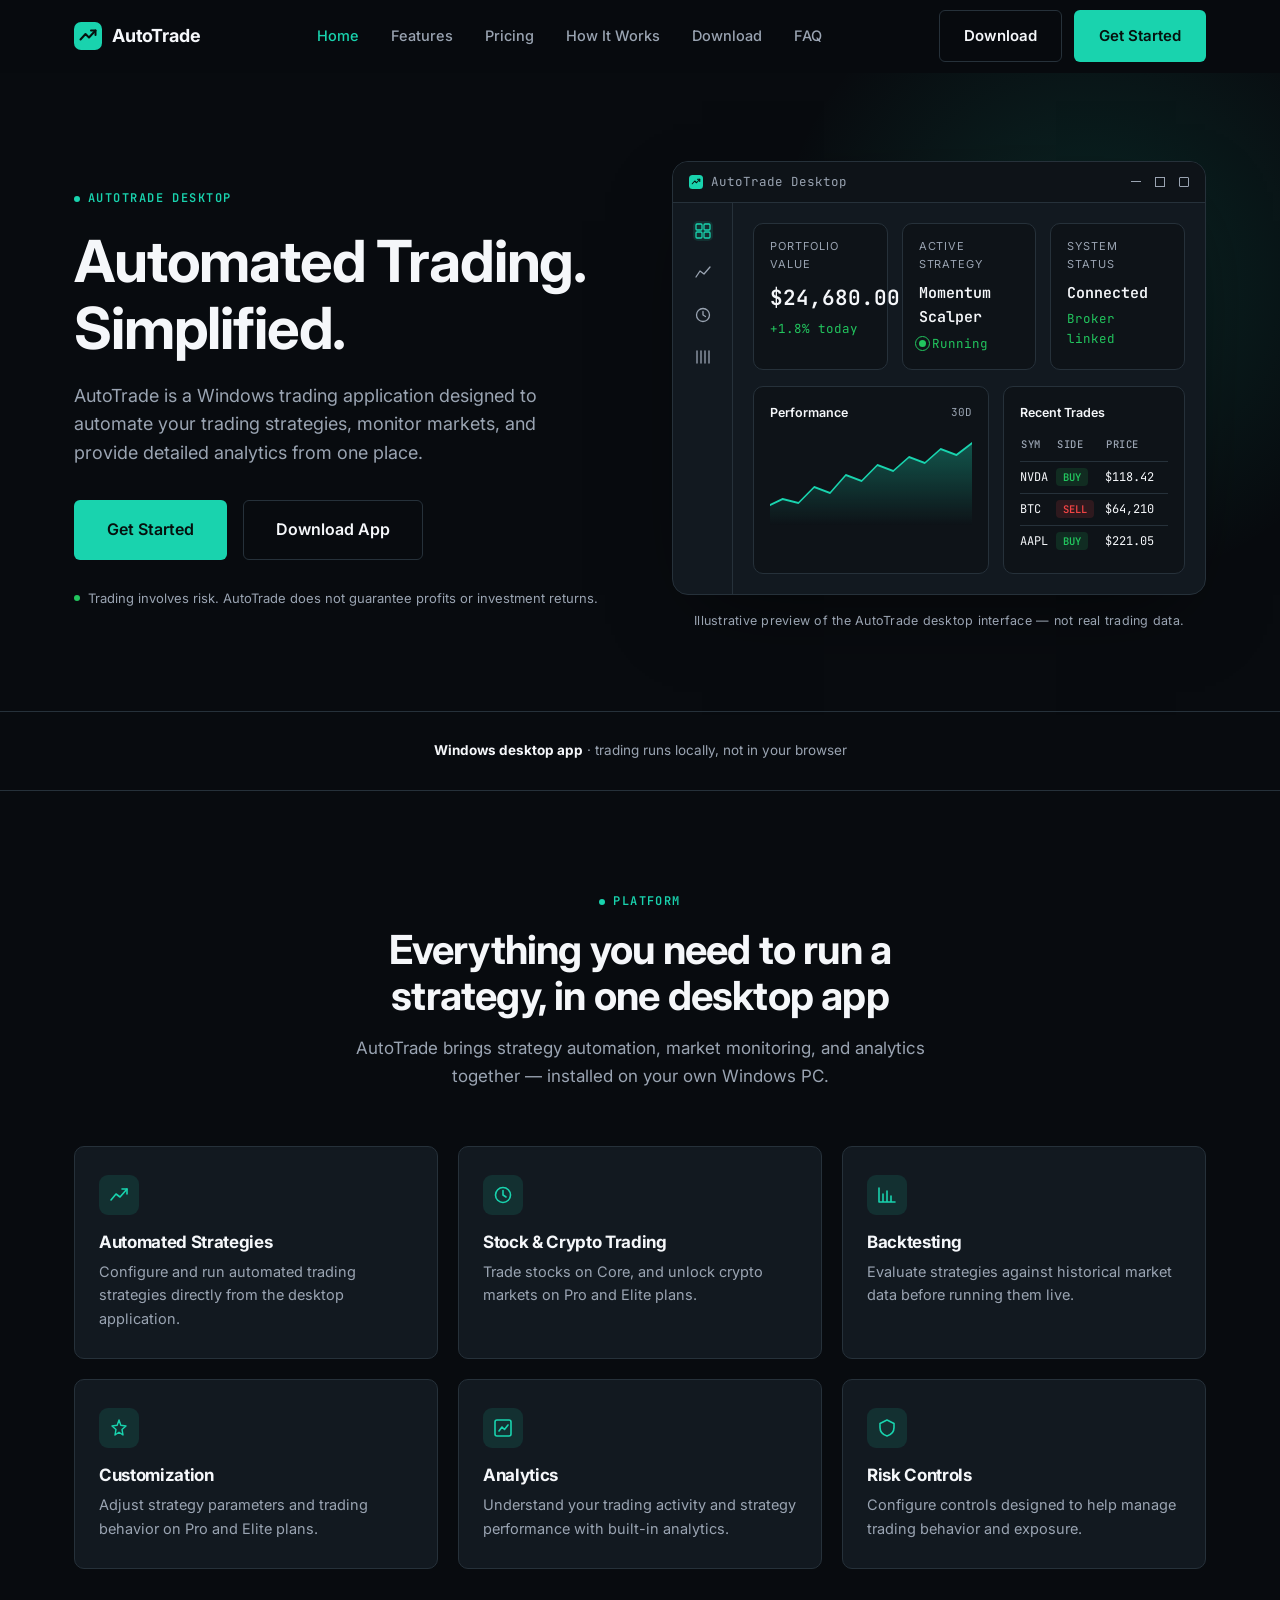
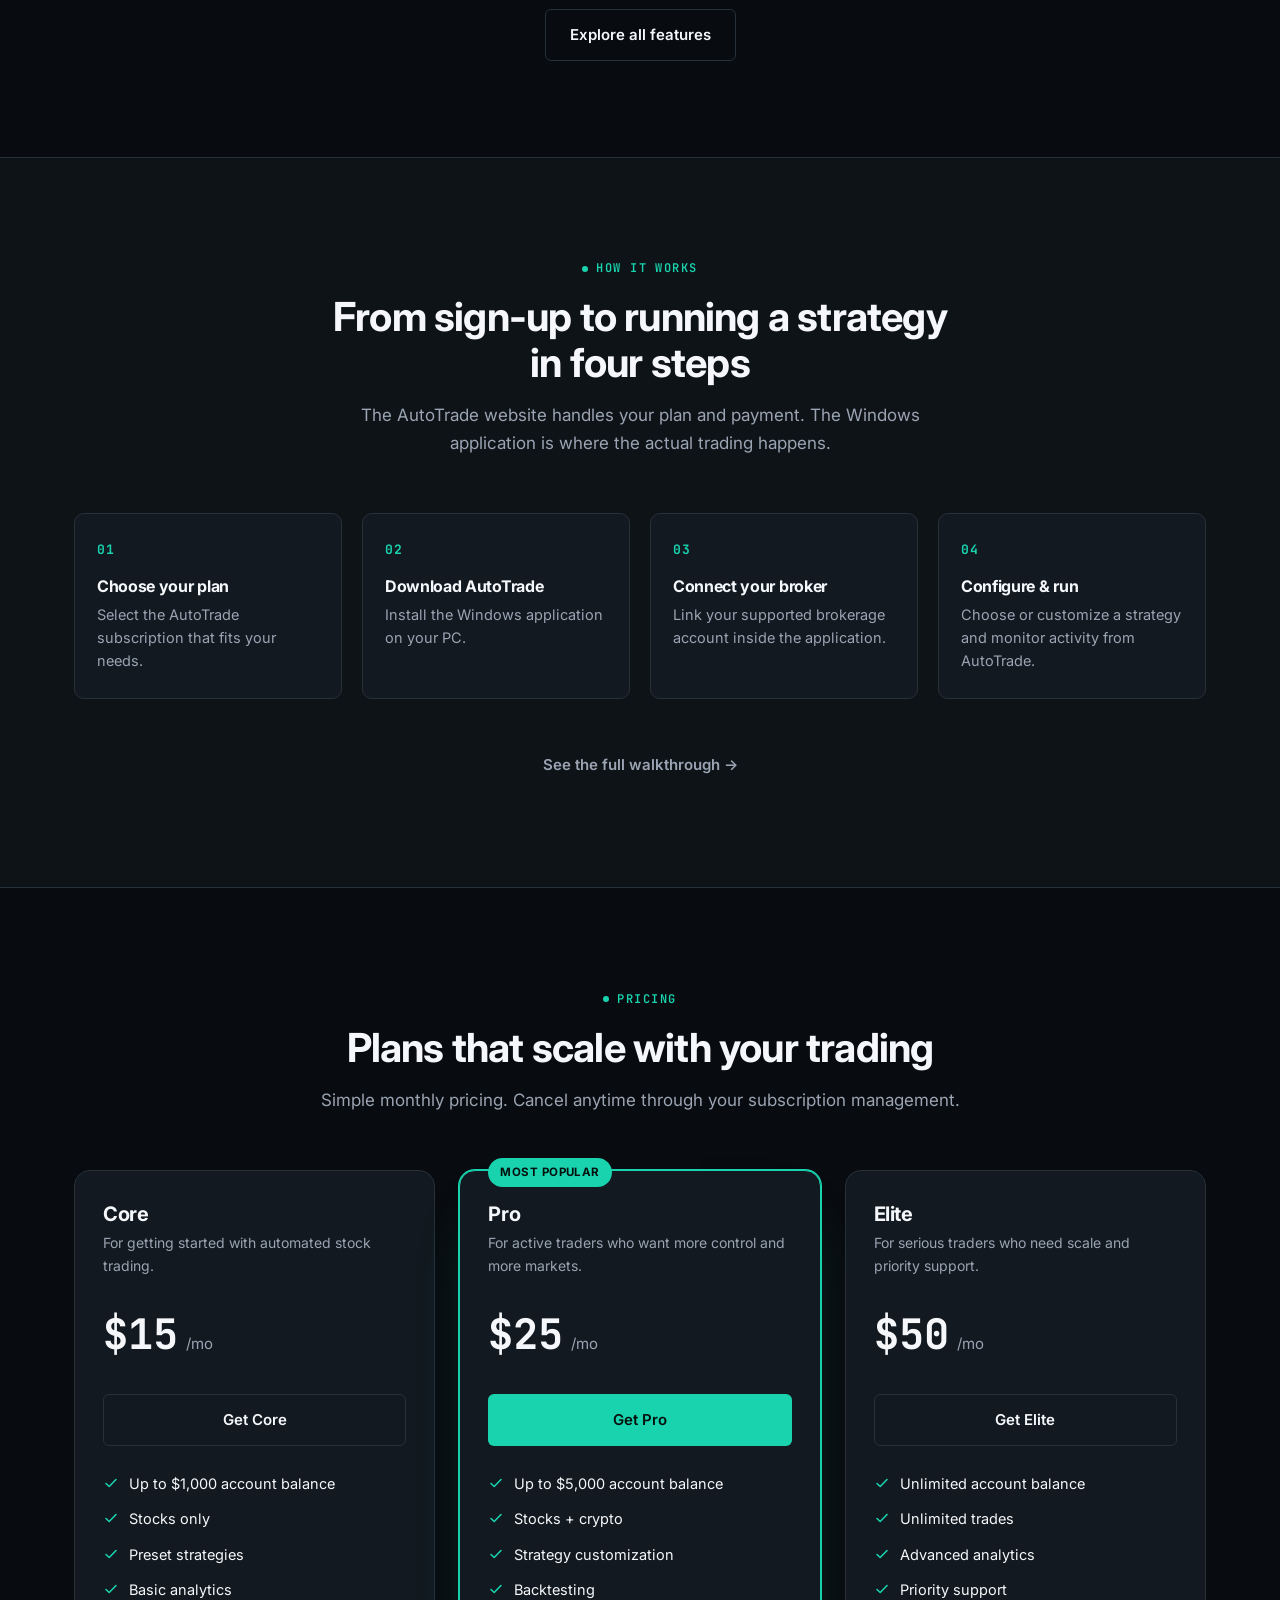
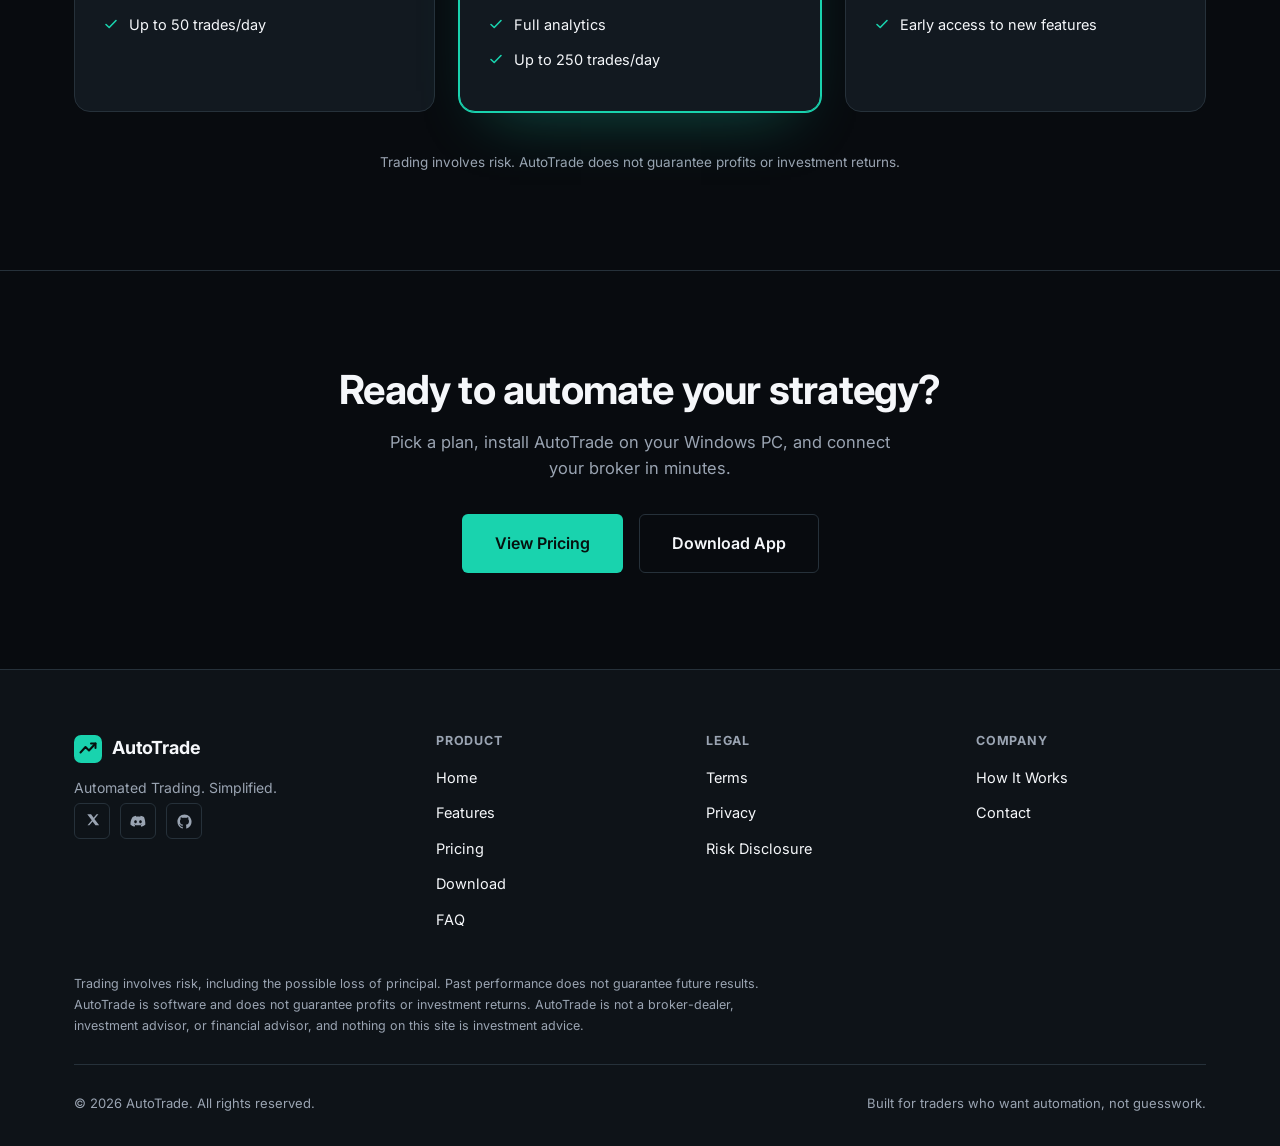
==== index.html @ 67497ea3 "Build complete AutoTrade public website Static multi-page site (HTML/CSS/JS, no build step) covering" ====
<!DOCTYPE html>
<html lang="en">
<head>
  <meta charset="UTF-8" />
  <meta name="viewport" content="width=device-width, initial-scale=1.0" />
  <title>AutoTrade — Automated Trading Software</title>
  <meta name="description" content="AutoTrade is a Windows trading application designed to automate strategies, analyze trading activity, and simplify automated trading." />

  <meta property="og:type" content="website" />
  <meta property="og:title" content="AutoTrade — Automated Trading Software" />
  <meta property="og:description" content="AutoTrade is a Windows trading application designed to automate strategies, analyze trading activity, and simplify automated trading." />
  <meta property="og:site_name" content="AutoTrade" />
  <meta name="twitter:card" content="summary" />

  <link rel="icon" type="image/svg+xml" href="assets/favicon.svg" />
  <link rel="preconnect" href="https://fonts.googleapis.com" />
  <link rel="preconnect" href="https://fonts.gstatic.com" crossorigin />
  <link href="https://fonts.googleapis.com/css2?family=Inter:wght@400;500;600;700;800&family=JetBrains+Mono:wght@400;500;600;700&display=swap" rel="stylesheet" />
  <link rel="stylesheet" href="css/style.css" />
</head>
<body>
  <div id="header-mount"></div>

  <main id="main">
    <!-- ============================= HERO ============================= -->
    <section class="hero">
      <div class="container hero-grid">
        <div class="hero-copy">
          <span class="eyebrow reveal">AutoTrade Desktop</span>
          <h1 class="reveal reveal-delay-1">Automated Trading. Simplified.</h1>
          <p class="lede reveal reveal-delay-2">
            AutoTrade is a Windows trading application designed to automate your trading
            strategies, monitor markets, and provide detailed analytics from one place.
          </p>
          <div class="hero-actions reveal reveal-delay-3">
            <a href="pricing.html" class="btn btn-primary btn-lg">Get Started</a>
            <a href="download.html" class="btn btn-secondary btn-lg">Download App</a>
          </div>
          <div class="hero-note reveal reveal-delay-4">
            <span class="dot"></span>
            Trading involves risk. AutoTrade does not guarantee profits or investment returns.
          </div>
        </div>

        <div class="hero-visual reveal reveal-delay-2">
          <div class="dashboard" aria-hidden="true">
            <div class="dashboard-titlebar">
              <div class="dashboard-titlebar-label">
                <svg class="dashboard-titlebar-mark" viewBox="0 0 28 28" fill="none"><rect width="28" height="28" rx="7" fill="#19D3AE"/><path d="M6.5 17.5L11.5 12L15 15.5L21.5 8.5" stroke="#06110E" stroke-width="2.2" stroke-linecap="round" stroke-linejoin="round" fill="none"/><path d="M17 8.5H21.5V13" stroke="#06110E" stroke-width="2.2" stroke-linecap="round" stroke-linejoin="round" fill="none"/></svg>
                AutoTrade Desktop
              </div>
              <div class="dashboard-window-controls">
                <span></span><span></span><span></span>
              </div>
            </div>
            <div class="dashboard-body">
              <div class="dashboard-rail">
                <div class="dashboard-rail-icon is-active">
                  <svg width="16" height="16" viewBox="0 0 16 16" fill="none"><rect x="1" y="1" width="6" height="6" rx="1" stroke="currentColor" stroke-width="1.3"/><rect x="9" y="1" width="6" height="6" rx="1" stroke="currentColor" stroke-width="1.3"/><rect x="1" y="9" width="6" height="6" rx="1" stroke="currentColor" stroke-width="1.3"/><rect x="9" y="9" width="6" height="6" rx="1" stroke="currentColor" stroke-width="1.3"/></svg>
                </div>
                <div class="dashboard-rail-icon">
                  <svg width="16" height="16" viewBox="0 0 16 16" fill="none"><path d="M1 12L5 6L9 9L15 2" stroke="currentColor" stroke-width="1.3" stroke-linecap="round" stroke-linejoin="round"/></svg>
                </div>
                <div class="dashboard-rail-icon">
                  <svg width="16" height="16" viewBox="0 0 16 16" fill="none"><circle cx="8" cy="8" r="6.5" stroke="currentColor" stroke-width="1.3"/><path d="M8 4.5V8L10.5 9.5" stroke="currentColor" stroke-width="1.3" stroke-linecap="round"/></svg>
                </div>
                <div class="dashboard-rail-icon">
                  <svg width="16" height="16" viewBox="0 0 16 16" fill="none"><path d="M2 14V9M2 9V2M6 14V6M6 6V2M10 14V11M10 11V2M14 14V4M14 4V2" stroke="currentColor" stroke-width="1.3" stroke-linecap="round"/></svg>
                </div>
              </div>

              <div class="dashboard-main">
                <div class="dashboard-row">
                  <div class="dashboard-card">
                    <div class="dashboard-card-label">Portfolio Value</div>
                    <div class="dashboard-card-value" data-count-to="24680">$0.00</div>
                    <span class="dashboard-card-delta up">+1.8% today</span>
                  </div>
                  <div class="dashboard-card">
                    <div class="dashboard-card-label">Active Strategy</div>
                    <div class="dashboard-card-value" style="font-size: 15px;">Momentum Scalper</div>
                    <span class="status-pulse"><span class="status-pulse-dot"></span>Running</span>
                  </div>
                  <div class="dashboard-card">
                    <div class="dashboard-card-label">System Status</div>
                    <div class="dashboard-card-value" style="font-size: 15px;">Connected</div>
                    <span class="dashboard-card-delta up">Broker linked</span>
                  </div>
                </div>

                <div class="dashboard-two-col">
                  <div class="dashboard-panel">
                    <div class="dashboard-panel-head">
                      <span class="dashboard-panel-title">Performance</span>
                      <span class="text-muted mono" style="font-size: 11px;">30D</span>
                    </div>
                    <svg class="chart-svg" viewBox="0 0 320 90" preserveAspectRatio="none">
                      <defs>
                        <linearGradient id="chartGradient" x1="0" y1="0" x2="0" y2="1">
                          <stop offset="0%" stop-color="#19D3AE" stop-opacity="0.35" />
                          <stop offset="100%" stop-color="#19D3AE" stop-opacity="0" />
                        </linearGradient>
                      </defs>
                      <path class="chart-fill" d="M0,70 L20,64 L45,68 L70,52 L95,58 L120,40 L145,46 L170,30 L195,36 L220,22 L245,28 L270,14 L295,20 L320,8 L320,90 L0,90 Z" />
                      <path class="chart-line" d="M0,70 L20,64 L45,68 L70,52 L95,58 L120,40 L145,46 L170,30 L195,36 L220,22 L245,28 L270,14 L295,20 L320,8" />
                    </svg>
                  </div>
                  <div class="dashboard-panel">
                    <div class="dashboard-panel-head">
                      <span class="dashboard-panel-title">Recent Trades</span>
                    </div>
                    <table class="trades-table">
                      <thead>
                        <tr><th>Sym</th><th>Side</th><th>Price</th></tr>
                      </thead>
                      <tbody>
                        <tr><td>NVDA</td><td><span class="side-tag buy">BUY</span></td><td>$118.42</td></tr>
                        <tr><td>BTC</td><td><span class="side-tag sell">SELL</span></td><td>$64,210</td></tr>
                        <tr><td>AAPL</td><td><span class="side-tag buy">BUY</span></td><td>$221.05</td></tr>
                      </tbody>
                    </table>
                  </div>
                </div>
              </div>
            </div>
          </div>
          <p class="dashboard-caption">Illustrative preview of the AutoTrade desktop interface — not real trading data.</p>
        </div>
      </div>
    </section>

    <!-- ============================= TRUST BAR ============================= -->
    <div class="trust-bar reveal">
      <div class="container">
        <span><strong>Windows desktop app</strong> · trading runs locally, not in your browser</span>
      </div>
    </div>

    <!-- ============================= FEATURES PREVIEW ============================= -->
    <section id="features">
      <div class="container">
        <div class="section-head center reveal">
          <span class="eyebrow">Platform</span>
          <h2>Everything you need to run a strategy, in one desktop app</h2>
          <p>AutoTrade brings strategy automation, market monitoring, and analytics together — installed on your own Windows PC.</p>
        </div>

        <div class="feature-grid">
          <div class="feature-card reveal">
            <div class="feature-icon">
              <svg width="20" height="20" viewBox="0 0 20 20" fill="none"><path d="M2 15L7 9L11 12L18 4" stroke="currentColor" stroke-width="1.6" stroke-linecap="round" stroke-linejoin="round"/><path d="M13 4H18V9" stroke="currentColor" stroke-width="1.6" stroke-linecap="round" stroke-linejoin="round"/></svg>
            </div>
            <h3>Automated Strategies</h3>
            <p>Configure and run automated trading strategies directly from the desktop application.</p>
          </div>
          <div class="feature-card reveal reveal-delay-1">
            <div class="feature-icon">
              <svg width="20" height="20" viewBox="0 0 20 20" fill="none"><circle cx="10" cy="10" r="7.5" stroke="currentColor" stroke-width="1.6"/><path d="M10 5.5V10L13 12" stroke="currentColor" stroke-width="1.6" stroke-linecap="round"/></svg>
            </div>
            <h3>Stock &amp; Crypto Trading</h3>
            <p>Trade stocks on Core, and unlock crypto markets on Pro and Elite plans.</p>
          </div>
          <div class="feature-card reveal reveal-delay-2">
            <div class="feature-icon">
              <svg width="20" height="20" viewBox="0 0 20 20" fill="none"><path d="M2 17V3M2 17H18M6 17V9M10 17V6M14 17V11" stroke="currentColor" stroke-width="1.6" stroke-linecap="round" stroke-linejoin="round"/></svg>
            </div>
            <h3>Backtesting</h3>
            <p>Evaluate strategies against historical market data before running them live.</p>
          </div>
          <div class="feature-card reveal">
            <div class="feature-icon">
              <svg width="20" height="20" viewBox="0 0 20 20" fill="none"><path d="M10 2L11.8 7.2L17 8L13 11.5L14 17L10 14.2L6 17L7 11.5L3 8L8.2 7.2L10 2Z" stroke="currentColor" stroke-width="1.4" stroke-linejoin="round"/></svg>
            </div>
            <h3>Customization</h3>
            <p>Adjust strategy parameters and trading behavior on Pro and Elite plans.</p>
          </div>
          <div class="feature-card reveal reveal-delay-1">
            <div class="feature-icon">
              <svg width="20" height="20" viewBox="0 0 20 20" fill="none"><rect x="2" y="2" width="16" height="16" rx="2" stroke="currentColor" stroke-width="1.6"/><path d="M6 13L9 9L11.5 11.5L15 7" stroke="currentColor" stroke-width="1.6" stroke-linecap="round" stroke-linejoin="round"/></svg>
            </div>
            <h3>Analytics</h3>
            <p>Understand your trading activity and strategy performance with built-in analytics.</p>
          </div>
          <div class="feature-card reveal reveal-delay-2">
            <div class="feature-icon">
              <svg width="20" height="20" viewBox="0 0 20 20" fill="none"><path d="M10 2L17 5.5V9.5C17 13.5 14 16.8 10 18C6 16.8 3 13.5 3 9.5V5.5L10 2Z" stroke="currentColor" stroke-width="1.6" stroke-linejoin="round"/></svg>
            </div>
            <h3>Risk Controls</h3>
            <p>Configure controls designed to help manage trading behavior and exposure.</p>
          </div>
        </div>

        <div style="text-align:center; margin-top: 40px;">
          <a href="features.html" class="btn btn-secondary">Explore all features</a>
        </div>
      </div>
    </section>

    <!-- ============================= HOW IT WORKS PREVIEW ============================= -->
    <section style="background: var(--color-bg-alt); border-top: 1px solid var(--color-border); border-bottom: 1px solid var(--color-border);">
      <div class="container">
        <div class="section-head center reveal">
          <span class="eyebrow">How it works</span>
          <h2>From sign-up to running a strategy in four steps</h2>
          <p>The AutoTrade website handles your plan and payment. The Windows application is where the actual trading happens.</p>
        </div>

        <div class="steps">
          <div class="step-card reveal">
            <div class="step-number">01</div>
            <h3>Choose your plan</h3>
            <p>Select the AutoTrade subscription that fits your needs.</p>
          </div>
          <div class="step-card reveal reveal-delay-1">
            <div class="step-number">02</div>
            <h3>Download AutoTrade</h3>
            <p>Install the Windows application on your PC.</p>
          </div>
          <div class="step-card reveal reveal-delay-2">
            <div class="step-number">03</div>
            <h3>Connect your broker</h3>
            <p>Link your supported brokerage account inside the application.</p>
          </div>
          <div class="step-card reveal reveal-delay-3">
            <div class="step-number">04</div>
            <h3>Configure &amp; run</h3>
            <p>Choose or customize a strategy and monitor activity from AutoTrade.</p>
          </div>
        </div>

        <div style="text-align:center; margin-top: 40px;">
          <a href="how-it-works.html" class="btn btn-ghost">See the full walkthrough →</a>
        </div>
      </div>
    </section>

    <!-- ============================= PRICING PREVIEW ============================= -->
    <section id="pricing">
      <div class="container">
        <div class="section-head center reveal">
          <span class="eyebrow">Pricing</span>
          <h2>Plans that scale with your trading</h2>
          <p>Simple monthly pricing. Cancel anytime through your subscription management.</p>
        </div>

        <div class="promo-banner" data-promo-banner>
          <span>Launch Offer — Pro and Elite are discounted for a limited time.</span>
        </div>

        <div class="pricing-grid" data-pricing-mount></div>

        <p class="pricing-disclaimer">
          Trading involves risk. AutoTrade does not guarantee profits or investment returns.
        </p>
      </div>
    </section>

    <!-- ============================= FINAL CTA ============================= -->
    <section class="final-cta">
      <div class="container">
        <h2 class="reveal">Ready to automate your strategy?</h2>
        <p class="reveal reveal-delay-1">
          Pick a plan, install AutoTrade on your Windows PC, and connect your broker in minutes.
        </p>
        <div class="final-cta-actions reveal reveal-delay-2">
          <a href="pricing.html" class="btn btn-primary btn-lg">View Pricing</a>
          <a href="download.html" class="btn btn-secondary btn-lg">Download App</a>
        </div>
      </div>
    </section>
  </main>

  <div id="footer-mount"></div>

  <script src="js/config.js"></script>
  <script src="js/components.js"></script>
  <script src="js/main.js"></script>
</body>
</html>
---- css/style.css ----
/* =========================================================================
   AutoTrade — Design System
   ========================================================================= */

:root {
  /* Brand */
  --color-primary: #19d3ae;
  --color-primary-strong: #14b89a;
  --color-accent: #5eead4;

  /* Backgrounds */
  --color-bg: #080b0f;
  --color-bg-alt: #0e1318;
  --color-card: #121920;

  /* Text */
  --color-text: #f5f7fa;
  --color-text-muted: #9aa4b2;

  /* Structure */
  --color-border: #26313a;

  /* Status */
  --color-success: #22c55e;
  --color-warning: #f59e0b;
  --color-danger: #ef4444;

  /* Typography */
  --font-sans: "Inter", -apple-system, BlinkMacSystemFont, "Segoe UI", sans-serif;
  --font-mono: "JetBrains Mono", ui-monospace, "SF Mono", Menlo, monospace;

  /* Layout */
  --container-max: 1180px;
  --radius-sm: 6px;
  --radius-md: 10px;
  --radius-lg: 16px;

  /* Motion */
  --ease-out: cubic-bezier(0.16, 1, 0.3, 1);
  --dur-fast: 200ms;
  --dur-base: 350ms;
  --dur-slow: 600ms;
}

@media (prefers-reduced-motion: reduce) {
  *,
  *::before,
  *::after {
    animation-duration: 0.001ms !important;
    animation-iteration-count: 1 !important;
    transition-duration: 0.001ms !important;
    scroll-behavior: auto !important;
  }
}

/* -------------------------------------------------------------------------
   Reset
   ------------------------------------------------------------------------- */

*,
*::before,
*::after {
  box-sizing: border-box;
}

html {
  scroll-behavior: smooth;
}

body {
  margin: 0;
  background: var(--color-bg);
  color: var(--color-text);
  font-family: var(--font-sans);
  font-size: 16px;
  line-height: 1.6;
  -webkit-font-smoothing: antialiased;
  text-rendering: optimizeLegibility;
}

img,
svg {
  display: block;
  max-width: 100%;
}

a {
  color: inherit;
  text-decoration: none;
}

ul {
  margin: 0;
  padding: 0;
  list-style: none;
}

button {
  font-family: inherit;
  cursor: pointer;
}

h1,
h2,
h3,
h4,
p {
  margin: 0;
}

h1,
h2,
h3,
h4 {
  font-weight: 700;
  letter-spacing: -0.02em;
  line-height: 1.15;
}

.container {
  max-width: var(--container-max);
  margin: 0 auto;
  padding: 0 24px;
}

main {
  display: block;
  overflow-x: hidden;
}

section {
  padding: 96px 0;
}

@media (max-width: 768px) {
  section {
    padding: 64px 0;
  }
}

.mono {
  font-family: var(--font-mono);
}

.text-muted {
  color: var(--color-text-muted);
}

.visually-hidden {
  position: absolute;
  width: 1px;
  height: 1px;
  overflow: hidden;
  clip: rect(0 0 0 0);
  white-space: nowrap;
}

.skip-link {
  position: absolute;
  top: -48px;
  left: 16px;
  background: var(--color-primary);
  color: #06110e;
  padding: 10px 16px;
  border-radius: var(--radius-sm);
  font-weight: 600;
  z-index: 200;
  transition: top var(--dur-fast) var(--ease-out);
}

.skip-link:focus {
  top: 16px;
}

:focus-visible {
  outline: 2px solid var(--color-primary);
  outline-offset: 2px;
}

/* -------------------------------------------------------------------------
   Section headers
   ------------------------------------------------------------------------- */

.section-head {
  max-width: 640px;
  margin-bottom: 56px;
}

.section-head.center {
  margin-left: auto;
  margin-right: auto;
  text-align: center;
}

.eyebrow {
  display: inline-flex;
  align-items: center;
  gap: 8px;
  font-family: var(--font-mono);
  font-size: 12px;
  font-weight: 600;
  letter-spacing: 0.12em;
  text-transform: uppercase;
  color: var(--color-primary);
  margin-bottom: 16px;
}

.eyebrow::before {
  content: "";
  width: 6px;
  height: 6px;
  border-radius: 50%;
  background: var(--color-primary);
}

.section-head h2 {
  font-size: clamp(28px, 3.6vw, 40px);
  margin-bottom: 16px;
}

.section-head p {
  color: var(--color-text-muted);
  font-size: 17px;
}

/* -------------------------------------------------------------------------
   Buttons
   ------------------------------------------------------------------------- */

.btn {
  display: inline-flex;
  align-items: center;
  justify-content: center;
  gap: 8px;
  padding: 13px 24px;
  border-radius: var(--radius-sm);
  font-size: 15px;
  font-weight: 600;
  border: 1px solid transparent;
  transition: transform var(--dur-fast) var(--ease-out),
    background var(--dur-fast) var(--ease-out),
    border-color var(--dur-fast) var(--ease-out),
    box-shadow var(--dur-fast) var(--ease-out);
  white-space: nowrap;
}

.btn:active {
  transform: translateY(1px);
}

.btn-primary {
  background: var(--color-primary);
  color: #06110e;
}

.btn-primary:hover {
  background: var(--color-accent);
  box-shadow: 0 0 0 4px rgba(25, 211, 174, 0.15);
}

.btn-secondary {
  background: transparent;
  color: var(--color-text);
  border-color: var(--color-border);
}

.btn-secondary:hover {
  border-color: var(--color-primary);
  color: var(--color-primary);
}

.btn-ghost {
  background: transparent;
  color: var(--color-text-muted);
  padding-left: 0;
  padding-right: 0;
}

.btn-ghost:hover {
  color: var(--color-primary);
}

.btn-block {
  width: 100%;
}

.btn-lg {
  padding: 16px 32px;
  font-size: 16px;
}

/* -------------------------------------------------------------------------
   Navigation
   ------------------------------------------------------------------------- */

.site-header {
  position: sticky;
  top: 0;
  z-index: 100;
  border-bottom: 1px solid transparent;
  background: rgba(8, 11, 15, 0.7);
  backdrop-filter: blur(12px);
  -webkit-backdrop-filter: blur(12px);
  transition: border-color var(--dur-base) var(--ease-out),
    background var(--dur-base) var(--ease-out);
}

.site-header.is-scrolled {
  border-bottom-color: var(--color-border);
  background: rgba(8, 11, 15, 0.92);
}

.nav {
  display: flex;
  align-items: center;
  justify-content: space-between;
  height: 72px;
}

.nav-logo {
  display: flex;
  align-items: center;
  gap: 10px;
  font-weight: 700;
  font-size: 18px;
  letter-spacing: -0.01em;
  color: var(--color-text);
}

.nav-logo-mark {
  width: 28px;
  height: 28px;
  flex-shrink: 0;
}

.nav-links {
  display: flex;
  align-items: center;
  gap: 4px;
}

.nav-links a {
  padding: 8px 14px;
  border-radius: var(--radius-sm);
  font-size: 14.5px;
  font-weight: 500;
  color: var(--color-text-muted);
  transition: color var(--dur-fast) var(--ease-out),
    background var(--dur-fast) var(--ease-out);
}

.nav-links a:hover {
  color: var(--color-text);
  background: rgba(255, 255, 255, 0.04);
}

.nav-links a.is-active {
  color: var(--color-primary);
}

.nav-actions {
  display: flex;
  align-items: center;
  gap: 12px;
}

.nav-toggle {
  display: none;
  background: transparent;
  border: 1px solid var(--color-border);
  border-radius: var(--radius-sm);
  width: 42px;
  height: 42px;
  align-items: center;
  justify-content: center;
  color: var(--color-text);
}

.nav-toggle-icon,
.nav-toggle-icon::before,
.nav-toggle-icon::after {
  content: "";
  display: block;
  width: 18px;
  height: 2px;
  background: currentColor;
  position: relative;
  transition: transform var(--dur-fast) var(--ease-out), opacity var(--dur-fast) var(--ease-out);
}

.nav-toggle-icon::before {
  position: absolute;
  top: -6px;
}

.nav-toggle-icon::after {
  position: absolute;
  top: 6px;
}

.nav-toggle[aria-expanded="true"] .nav-toggle-icon {
  background: transparent;
}

.nav-toggle[aria-expanded="true"] .nav-toggle-icon::before {
  top: 0;
  transform: rotate(45deg);
}

.nav-toggle[aria-expanded="true"] .nav-toggle-icon::after {
  top: 0;
  transform: rotate(-45deg);
}

@media (max-width: 860px) {
  .nav-links {
    position: fixed;
    top: 72px;
    left: 0;
    right: 0;
    /* Explicit height (not `bottom: 0`): .site-header uses backdrop-filter,
       which makes it the containing block for this fixed element, so a
       bottom-based stretch would resolve against the header's own height
       instead of the viewport. */
    height: calc(100vh - 72px);
    flex-direction: column;
    align-items: stretch;
    gap: 2px;
    background: var(--color-bg);
    padding: 16px;
    transform: translateY(-8px);
    opacity: 0;
    visibility: hidden;
    transition: opacity var(--dur-base) var(--ease-out),
      transform var(--dur-base) var(--ease-out), visibility var(--dur-base);
    overflow-y: auto;
  }

  .nav-links.is-open {
    opacity: 1;
    transform: translateY(0);
    visibility: visible;
  }

  .nav-links a {
    padding: 14px 12px;
    font-size: 16px;
    border-bottom: 1px solid var(--color-border);
    border-radius: 0;
  }

  .nav-actions .btn-secondary {
    display: none;
  }

  .nav-toggle {
    display: inline-flex;
  }
}

/* -------------------------------------------------------------------------
   Hero
   ------------------------------------------------------------------------- */

.hero {
  padding: 88px 0 80px;
  position: relative;
}

.hero::before {
  content: "";
  position: absolute;
  top: -120px;
  right: -10%;
  width: 640px;
  height: 640px;
  background: radial-gradient(circle, rgba(25, 211, 174, 0.14) 0%, rgba(25, 211, 174, 0) 70%);
  pointer-events: none;
  z-index: -1;
}

.hero-grid {
  display: grid;
  grid-template-columns: minmax(0, 1fr) minmax(0, 1fr);
  gap: 64px;
  align-items: center;
}

.hero-copy .eyebrow {
  margin-bottom: 20px;
}

.hero-copy h1 {
  font-size: clamp(36px, 5vw, 58px);
  margin-bottom: 20px;
}

.hero-copy p.lede {
  font-size: 18px;
  color: var(--color-text-muted);
  max-width: 480px;
  margin-bottom: 32px;
}

.hero-actions {
  display: flex;
  align-items: center;
  gap: 16px;
  flex-wrap: wrap;
  margin-bottom: 28px;
}

.hero-note {
  font-size: 13px;
  color: var(--color-text-muted);
  display: flex;
  align-items: center;
  gap: 8px;
}

.hero-note .dot {
  width: 6px;
  height: 6px;
  border-radius: 50%;
  background: var(--color-success);
}

.reveal {
  opacity: 0;
  transform: translateY(24px);
  transition: opacity var(--dur-slow) var(--ease-out), transform var(--dur-slow) var(--ease-out);
}

.reveal.is-visible {
  opacity: 1;
  transform: translateY(0);
}

.reveal-delay-1 { transition-delay: 90ms; }
.reveal-delay-2 { transition-delay: 180ms; }
.reveal-delay-3 { transition-delay: 270ms; }
.reveal-delay-4 { transition-delay: 360ms; }

@media (max-width: 980px) {
  .hero-grid {
    grid-template-columns: 1fr;
  }
}

/* -------------------------------------------------------------------------
   Dashboard mockup
   ------------------------------------------------------------------------- */

.dashboard-caption {
  text-align: center;
  font-size: 12.5px;
  color: var(--color-text-muted);
  margin-top: 16px;
  letter-spacing: 0.02em;
}

.dashboard {
  background: var(--color-card);
  border: 1px solid var(--color-border);
  border-radius: var(--radius-lg);
  overflow: hidden;
  box-shadow: 0 30px 80px -30px rgba(0, 0, 0, 0.6);
}

.dashboard-titlebar {
  display: flex;
  align-items: center;
  justify-content: space-between;
  padding: 10px 16px;
  background: var(--color-bg-alt);
  border-bottom: 1px solid var(--color-border);
}

.dashboard-titlebar-label {
  display: flex;
  align-items: center;
  gap: 8px;
  font-size: 12.5px;
  color: var(--color-text-muted);
  font-family: var(--font-mono);
}

.dashboard-titlebar-mark {
  width: 14px;
  height: 14px;
}

.dashboard-window-controls {
  display: flex;
  gap: 14px;
  color: var(--color-text-muted);
}

.dashboard-window-controls span {
  width: 10px;
  height: 10px;
  display: inline-block;
  position: relative;
}

.dashboard-window-controls span::before {
  content: "";
  position: absolute;
  inset: 0;
  border: 1.4px solid currentColor;
}

.dashboard-window-controls span:nth-child(1)::before {
  top: 4px;
  height: 1px;
  border: none;
  border-top: 1.4px solid currentColor;
}

.dashboard-window-controls span:nth-child(3)::before {
  border-radius: 1px;
}

.dashboard-body {
  display: grid;
  grid-template-columns: 60px minmax(0, 1fr);
}

.dashboard-rail {
  border-right: 1px solid var(--color-border);
  padding: 18px 0;
  display: flex;
  flex-direction: column;
  align-items: center;
  gap: 22px;
}

.dashboard-rail-icon {
  width: 20px;
  height: 20px;
  border-radius: 5px;
  color: var(--color-text-muted);
  display: flex;
  align-items: center;
  justify-content: center;
}

.dashboard-rail-icon.is-active {
  color: var(--color-primary);
  background: rgba(25, 211, 174, 0.12);
}

.dashboard-main {
  padding: 20px;
  display: flex;
  flex-direction: column;
  gap: 16px;
  min-width: 0;
}

.dashboard-row {
  display: grid;
  grid-template-columns: repeat(3, minmax(0, 1fr));
  gap: 14px;
}

.dashboard-card {
  background: var(--color-bg-alt);
  border: 1px solid var(--color-border);
  border-radius: var(--radius-md);
  padding: 14px 16px;
}

.dashboard-card-label {
  font-size: 11px;
  text-transform: uppercase;
  letter-spacing: 0.08em;
  color: var(--color-text-muted);
  margin-bottom: 8px;
}

.dashboard-card-value {
  font-family: var(--font-mono);
  font-size: 21px;
  font-weight: 600;
  color: var(--color-text);
}

.dashboard-card-delta {
  font-family: var(--font-mono);
  font-size: 12.5px;
  margin-top: 4px;
  display: inline-block;
}

.dashboard-card-delta.up { color: var(--color-success); }
.dashboard-card-delta.down { color: var(--color-danger); }

.status-pulse {
  display: inline-flex;
  align-items: center;
  gap: 6px;
  font-family: var(--font-mono);
  font-size: 12.5px;
  color: var(--color-success);
}

.status-pulse-dot {
  width: 7px;
  height: 7px;
  border-radius: 50%;
  background: var(--color-success);
  position: relative;
}

.status-pulse-dot::after {
  content: "";
  position: absolute;
  inset: -4px;
  border-radius: 50%;
  border: 1.5px solid var(--color-success);
  animation: pulse-ring 2.2s var(--ease-out) infinite;
}

@keyframes pulse-ring {
  0% { transform: scale(0.6); opacity: 0.9; }
  100% { transform: scale(1.8); opacity: 0; }
}

.dashboard-panel {
  background: var(--color-bg-alt);
  border: 1px solid var(--color-border);
  border-radius: var(--radius-md);
  padding: 16px;
}

.dashboard-panel-head {
  display: flex;
  align-items: center;
  justify-content: space-between;
  margin-bottom: 12px;
}

.dashboard-panel-title {
  font-size: 12.5px;
  font-weight: 600;
  color: var(--color-text);
}

.chart-svg {
  width: 100%;
  height: 90px;
  display: block;
}

.chart-line {
  fill: none;
  stroke: var(--color-primary);
  stroke-width: 2;
  stroke-linecap: round;
  stroke-linejoin: round;
  stroke-dasharray: 480;
  stroke-dashoffset: 480;
  animation: draw-line 1.8s var(--ease-out) forwards;
  animation-delay: 0.4s;
}

@keyframes draw-line {
  to { stroke-dashoffset: 0; }
}

.chart-fill {
  fill: url(#chartGradient);
  opacity: 0;
  animation: fade-in 1s var(--ease-out) forwards;
  animation-delay: 1.4s;
}

@keyframes fade-in {
  to { opacity: 1; }
}

.trades-table {
  width: 100%;
  border-collapse: collapse;
  font-family: var(--font-mono);
  font-size: 12px;
}

.trades-table th {
  text-align: left;
  color: var(--color-text-muted);
  font-weight: 500;
  text-transform: uppercase;
  letter-spacing: 0.05em;
  font-size: 10.5px;
  padding-bottom: 8px;
}

.trades-table td {
  padding: 6px 0;
  border-top: 1px solid var(--color-border);
  color: var(--color-text);
}

.side-tag {
  padding: 2px 7px;
  border-radius: 4px;
  font-size: 10.5px;
  font-weight: 600;
}

.side-tag.buy {
  background: rgba(34, 197, 94, 0.14);
  color: var(--color-success);
}

.side-tag.sell {
  background: rgba(239, 68, 68, 0.14);
  color: var(--color-danger);
}

.dashboard-two-col {
  display: grid;
  grid-template-columns: 1.3fr 1fr;
  gap: 14px;
}

@media (max-width: 980px) {
  .dashboard-two-col {
    grid-template-columns: 1fr;
  }
}

@media (max-width: 560px) {
  .dashboard-row {
    grid-template-columns: 1fr 1fr;
  }
  .dashboard-rail {
    display: none;
  }
  .dashboard-body {
    grid-template-columns: 1fr;
  }
}

/* -------------------------------------------------------------------------
   Logo strip / trust bar
   ------------------------------------------------------------------------- */

.trust-bar {
  border-top: 1px solid var(--color-border);
  border-bottom: 1px solid var(--color-border);
  padding: 28px 0;
}

.trust-bar .container {
  display: flex;
  align-items: center;
  justify-content: center;
  gap: 12px;
  flex-wrap: wrap;
  text-align: center;
  color: var(--color-text-muted);
  font-size: 13.5px;
}

.trust-bar strong {
  color: var(--color-text);
}

/* -------------------------------------------------------------------------
   Feature cards
   ------------------------------------------------------------------------- */

.feature-grid {
  display: grid;
  grid-template-columns: repeat(3, minmax(0, 1fr));
  gap: 20px;
}

@media (max-width: 980px) {
  .feature-grid {
    grid-template-columns: repeat(2, minmax(0, 1fr));
  }
}

@media (max-width: 640px) {
  .feature-grid {
    grid-template-columns: 1fr;
  }
}

.feature-card {
  background: var(--color-card);
  border: 1px solid var(--color-border);
  border-radius: var(--radius-md);
  padding: 28px 24px;
  transition: transform var(--dur-base) var(--ease-out),
    border-color var(--dur-base) var(--ease-out);
}

.feature-card:hover {
  transform: translateY(-4px);
  border-color: rgba(25, 211, 174, 0.4);
}

.feature-icon {
  width: 40px;
  height: 40px;
  border-radius: 9px;
  background: rgba(25, 211, 174, 0.12);
  color: var(--color-primary);
  display: flex;
  align-items: center;
  justify-content: center;
  margin-bottom: 18px;
}

.feature-card h3 {
  font-size: 17px;
  margin-bottom: 8px;
}

.feature-card p {
  color: var(--color-text-muted);
  font-size: 14.5px;
}

.feature-tier {
  display: inline-block;
  margin-top: 14px;
  font-family: var(--font-mono);
  font-size: 11px;
  letter-spacing: 0.05em;
  text-transform: uppercase;
  color: var(--color-text-muted);
  border: 1px solid var(--color-border);
  border-radius: 999px;
  padding: 3px 10px;
}

/* -------------------------------------------------------------------------
   How it works
   ------------------------------------------------------------------------- */

.steps {
  display: grid;
  grid-template-columns: repeat(4, minmax(0, 1fr));
  gap: 20px;
  counter-reset: step;
  position: relative;
}

@media (max-width: 980px) {
  .steps {
    grid-template-columns: repeat(2, minmax(0, 1fr));
  }
}

@media (max-width: 560px) {
  .steps {
    grid-template-columns: 1fr;
  }
}

.step-card {
  background: var(--color-card);
  border: 1px solid var(--color-border);
  border-radius: var(--radius-md);
  padding: 26px 22px;
  position: relative;
}

.step-number {
  font-family: var(--font-mono);
  font-size: 13px;
  font-weight: 700;
  color: var(--color-primary);
  margin-bottom: 16px;
  letter-spacing: 0.04em;
}

.step-card h3 {
  font-size: 16px;
  margin-bottom: 8px;
}

.step-card p {
  color: var(--color-text-muted);
  font-size: 14.5px;
}

.architecture-strip {
  margin-top: 56px;
  border: 1px solid var(--color-border);
  border-radius: var(--radius-md);
  padding: 28px;
  background: var(--color-bg-alt);
}

.architecture-flow {
  display: flex;
  align-items: center;
  justify-content: center;
  flex-wrap: wrap;
  gap: 10px;
}

.architecture-node {
  font-family: var(--font-mono);
  font-size: 12.5px;
  padding: 10px 16px;
  border: 1px solid var(--color-border);
  border-radius: var(--radius-sm);
  background: var(--color-card);
  white-space: nowrap;
}

.architecture-node.is-emphasis {
  border-color: var(--color-primary);
  color: var(--color-primary);
}

.architecture-arrow {
  color: var(--color-text-muted);
  font-size: 14px;
}

/* -------------------------------------------------------------------------
   Pricing
   ------------------------------------------------------------------------- */

.promo-banner {
  display: none;
  align-items: center;
  justify-content: center;
  gap: 10px;
  text-align: center;
  background: rgba(25, 211, 174, 0.1);
  border: 1px solid rgba(25, 211, 174, 0.3);
  color: var(--color-primary);
  border-radius: var(--radius-sm);
  padding: 12px 20px;
  font-size: 14px;
  font-weight: 600;
  max-width: 620px;
  margin: 0 auto 40px;
}

.promo-banner.is-active {
  display: flex;
}

.pricing-grid {
  display: grid;
  grid-template-columns: repeat(3, minmax(0, 1fr));
  gap: 24px;
  align-items: stretch;
}

@media (max-width: 980px) {
  .pricing-grid {
    grid-template-columns: 1fr;
    max-width: 440px;
    margin: 0 auto;
  }
}

.price-card {
  display: flex;
  flex-direction: column;
  background: var(--color-card);
  border: 1px solid var(--color-border);
  border-radius: var(--radius-lg);
  padding: 32px 28px;
  transition: transform var(--dur-base) var(--ease-out),
    border-color var(--dur-base) var(--ease-out),
    box-shadow var(--dur-base) var(--ease-out);
  position: relative;
}

.price-card:hover {
  transform: translateY(-6px);
}

.price-card.is-featured {
  border-color: var(--color-primary);
  box-shadow: 0 0 0 1px var(--color-primary), 0 30px 60px -30px rgba(25, 211, 174, 0.35);
}

.price-card-badge {
  position: absolute;
  top: -13px;
  left: 28px;
  background: var(--color-primary);
  color: #06110e;
  font-size: 11.5px;
  font-weight: 700;
  letter-spacing: 0.04em;
  text-transform: uppercase;
  padding: 5px 12px;
  border-radius: 999px;
}

.price-card-promo-badge {
  position: absolute;
  top: -13px;
  right: 28px;
  background: var(--color-warning);
  color: #241a02;
  font-size: 11px;
  font-weight: 700;
  letter-spacing: 0.03em;
  text-transform: uppercase;
  padding: 5px 12px;
  border-radius: 999px;
}

.price-card h3 {
  font-size: 20px;
  margin-bottom: 6px;
}

.price-card-tagline {
  color: var(--color-text-muted);
  font-size: 14px;
  margin-bottom: 24px;
  min-height: 42px;
}

.price-amount {
  display: flex;
  align-items: baseline;
  gap: 8px;
  margin-bottom: 4px;
  flex-wrap: wrap;
}

.price-amount .original {
  font-family: var(--font-mono);
  font-size: 18px;
  color: var(--color-text-muted);
  text-decoration: line-through;
}

.price-amount .value {
  font-family: var(--font-mono);
  font-size: 42px;
  font-weight: 700;
}

.price-amount .period {
  color: var(--color-text-muted);
  font-size: 15px;
}

.price-card-cta {
  margin: 22px 0 26px;
}

.price-features {
  display: flex;
  flex-direction: column;
  gap: 12px;
  margin-bottom: 8px;
}

.price-features li {
  display: flex;
  align-items: flex-start;
  gap: 10px;
  font-size: 14.5px;
  color: var(--color-text);
}

.price-features li svg {
  flex-shrink: 0;
  margin-top: 3px;
  color: var(--color-primary);
}

.pricing-disclaimer {
  text-align: center;
  color: var(--color-text-muted);
  font-size: 13.5px;
  max-width: 640px;
  margin: 40px auto 0;
}

/* -------------------------------------------------------------------------
   Comparison table (pricing page)
   ------------------------------------------------------------------------- */

.compare-wrap {
  overflow-x: auto;
  border: 1px solid var(--color-border);
  border-radius: var(--radius-md);
}

.compare-table {
  width: 100%;
  border-collapse: collapse;
  min-width: 640px;
}

.compare-table th,
.compare-table td {
  padding: 14px 20px;
  text-align: left;
  border-bottom: 1px solid var(--color-border);
  font-size: 14px;
}

.compare-table thead th {
  background: var(--color-bg-alt);
  font-size: 12px;
  text-transform: uppercase;
  letter-spacing: 0.05em;
  color: var(--color-text-muted);
}

.compare-table tbody th {
  color: var(--color-text-muted);
  font-weight: 500;
  white-space: nowrap;
}

.compare-table td {
  font-family: var(--font-mono);
  color: var(--color-text);
}

.compare-table tbody tr:last-child td,
.compare-table tbody tr:last-child th {
  border-bottom: none;
}

/* -------------------------------------------------------------------------
   FAQ accordion
   ------------------------------------------------------------------------- */

.faq-list {
  max-width: 760px;
  margin: 0 auto;
  display: flex;
  flex-direction: column;
  gap: 12px;
}

.faq-item {
  border: 1px solid var(--color-border);
  border-radius: var(--radius-md);
  background: var(--color-card);
  overflow: hidden;
}

.faq-question {
  width: 100%;
  display: flex;
  align-items: center;
  justify-content: space-between;
  gap: 16px;
  padding: 20px 22px;
  background: transparent;
  border: none;
  color: var(--color-text);
  font-size: 15.5px;
  font-weight: 600;
  text-align: left;
}

.faq-question-icon {
  flex-shrink: 0;
  width: 20px;
  height: 20px;
  position: relative;
  color: var(--color-primary);
}

.faq-question-icon::before,
.faq-question-icon::after {
  content: "";
  position: absolute;
  background: currentColor;
  top: 50%;
  left: 50%;
  transform: translate(-50%, -50%);
  transition: transform var(--dur-base) var(--ease-out), opacity var(--dur-base) var(--ease-out);
}

.faq-question-icon::before {
  width: 12px;
  height: 2px;
}

.faq-question-icon::after {
  width: 2px;
  height: 12px;
}

.faq-item.is-open .faq-question-icon::after {
  transform: translate(-50%, -50%) rotate(90deg);
  opacity: 0;
}

.faq-answer {
  max-height: 0;
  overflow: hidden;
  transition: max-height var(--dur-base) var(--ease-out);
}

.faq-answer-inner {
  padding: 0 22px 20px;
  color: var(--color-text-muted);
  font-size: 14.5px;
  max-width: 640px;
}

/* -------------------------------------------------------------------------
   Download page
   ------------------------------------------------------------------------- */

.download-hero {
  text-align: center;
  padding-top: 72px;
}

.download-card {
  max-width: 560px;
  margin: 40px auto 0;
  background: var(--color-card);
  border: 1px solid var(--color-border);
  border-radius: var(--radius-lg);
  padding: 40px;
  text-align: center;
}

.download-icon {
  width: 56px;
  height: 56px;
  margin: 0 auto 20px;
  color: var(--color-primary);
}

.download-meta {
  display: flex;
  justify-content: center;
  gap: 28px;
  margin-top: 28px;
  padding-top: 24px;
  border-top: 1px solid var(--color-border);
  flex-wrap: wrap;
}

.download-meta div {
  text-align: center;
}

.download-meta .label {
  font-size: 11px;
  text-transform: uppercase;
  letter-spacing: 0.06em;
  color: var(--color-text-muted);
  margin-bottom: 6px;
}

.download-meta .value {
  font-family: var(--font-mono);
  font-size: 14.5px;
  font-weight: 600;
}

.install-steps {
  max-width: 640px;
  margin: 0 auto;
  counter-reset: install;
  display: flex;
  flex-direction: column;
  gap: 4px;
}

.install-step {
  display: flex;
  gap: 18px;
  padding: 18px 0;
  border-bottom: 1px solid var(--color-border);
}

.install-step:last-child {
  border-bottom: none;
}

.install-step-number {
  flex-shrink: 0;
  width: 32px;
  height: 32px;
  border-radius: 50%;
  border: 1px solid var(--color-border);
  display: flex;
  align-items: center;
  justify-content: center;
  font-family: var(--font-mono);
  font-size: 13px;
  color: var(--color-primary);
}

.install-step h3 {
  font-size: 15.5px;
  margin-bottom: 4px;
}

.install-step p {
  color: var(--color-text-muted);
  font-size: 14px;
}

/* -------------------------------------------------------------------------
   Callout / risk notice
   ------------------------------------------------------------------------- */

.callout {
  border: 1px solid var(--color-border);
  border-left: 3px solid var(--color-warning);
  background: var(--color-bg-alt);
  border-radius: var(--radius-sm);
  padding: 16px 20px;
  font-size: 13.5px;
  color: var(--color-text-muted);
}

.callout strong {
  color: var(--color-text);
}

.risk-strip {
  border-top: 1px solid var(--color-border);
  border-bottom: 1px solid var(--color-border);
  background: var(--color-bg-alt);
  padding: 18px 0;
}

.risk-strip .container {
  display: flex;
  align-items: center;
  justify-content: center;
  gap: 10px;
  text-align: center;
  font-size: 13px;
  color: var(--color-text-muted);
  max-width: 820px;
}

/* -------------------------------------------------------------------------
   Final CTA
   ------------------------------------------------------------------------- */

.final-cta {
  text-align: center;
  border-top: 1px solid var(--color-border);
}

.final-cta h2 {
  font-size: clamp(28px, 4vw, 40px);
  margin-bottom: 16px;
}

.final-cta p {
  color: var(--color-text-muted);
  font-size: 16.5px;
  max-width: 520px;
  margin: 0 auto 32px;
}

.final-cta-actions {
  display: flex;
  align-items: center;
  justify-content: center;
  gap: 16px;
  flex-wrap: wrap;
}

/* -------------------------------------------------------------------------
   Legal pages
   ------------------------------------------------------------------------- */

.legal-page {
  padding-top: 64px;
}

.legal-header {
  border-bottom: 1px solid var(--color-border);
  padding-bottom: 40px;
  margin-bottom: 40px;
}

.legal-header .eyebrow {
  margin-bottom: 14px;
}

.legal-header h1 {
  font-size: clamp(30px, 4vw, 42px);
  margin-bottom: 12px;
}

.legal-updated {
  color: var(--color-text-muted);
  font-size: 13.5px;
}

.legal-body {
  max-width: 760px;
  display: flex;
  flex-direction: column;
  gap: 28px;
}

.legal-body h2 {
  font-size: 19px;
  margin-bottom: 10px;
}

.legal-body p,
.legal-body li {
  color: var(--color-text-muted);
  font-size: 15px;
  line-height: 1.75;
}

.legal-body ul {
  display: flex;
  flex-direction: column;
  gap: 8px;
  padding-left: 20px;
  list-style: disc;
}

.legal-body a {
  color: var(--color-primary);
}

.legal-placeholder {
  border: 1px dashed var(--color-border);
  border-radius: var(--radius-sm);
  padding: 14px 18px;
  font-size: 13.5px;
  color: var(--color-text-muted);
  background: var(--color-bg-alt);
}

.legal-placeholder strong {
  color: var(--color-warning);
}

/* -------------------------------------------------------------------------
   Page hero (interior pages)
   ------------------------------------------------------------------------- */

.page-hero {
  text-align: center;
  padding-top: 72px;
  padding-bottom: 48px;
}

.page-hero .eyebrow {
  justify-content: center;
}

.page-hero h1 {
  font-size: clamp(32px, 4.5vw, 50px);
  margin-bottom: 18px;
}

.page-hero p {
  color: var(--color-text-muted);
  font-size: 17px;
  max-width: 620px;
  margin: 0 auto;
}

/* -------------------------------------------------------------------------
   Footer
   ------------------------------------------------------------------------- */

.site-footer {
  border-top: 1px solid var(--color-border);
  background: var(--color-bg-alt);
  padding: 64px 0 32px;
}

.footer-grid {
  display: grid;
  grid-template-columns: 1.4fr 1fr 1fr 1fr;
  gap: 40px;
  padding-bottom: 40px;
}

@media (max-width: 760px) {
  .footer-grid {
    grid-template-columns: 1fr 1fr;
  }
}

.footer-brand .nav-logo {
  margin-bottom: 14px;
}

.footer-brand p {
  color: var(--color-text-muted);
  font-size: 14px;
  max-width: 260px;
}

.footer-col h4 {
  font-size: 12.5px;
  text-transform: uppercase;
  letter-spacing: 0.06em;
  color: var(--color-text-muted);
  margin-bottom: 16px;
}

.footer-col ul {
  display: flex;
  flex-direction: column;
  gap: 10px;
}

.footer-col a {
  font-size: 14.5px;
  color: var(--color-text);
  transition: color var(--dur-fast) var(--ease-out);
}

.footer-col a:hover {
  color: var(--color-primary);
}

.footer-social {
  display: flex;
  gap: 10px;
  margin-top: 4px;
}

.footer-social a {
  width: 36px;
  height: 36px;
  border: 1px solid var(--color-border);
  border-radius: var(--radius-sm);
  display: flex;
  align-items: center;
  justify-content: center;
  color: var(--color-text-muted);
  transition: color var(--dur-fast) var(--ease-out), border-color var(--dur-fast) var(--ease-out);
}

.footer-social a:hover {
  color: var(--color-primary);
  border-color: var(--color-primary);
}

.footer-bottom {
  border-top: 1px solid var(--color-border);
  padding-top: 28px;
  display: flex;
  align-items: center;
  justify-content: space-between;
  flex-wrap: wrap;
  gap: 16px;
}

.footer-bottom p {
  color: var(--color-text-muted);
  font-size: 13px;
}

.footer-disclaimer {
  max-width: 720px;
  color: var(--color-text-muted);
  font-size: 12.5px;
  line-height: 1.7;
  padding-bottom: 28px;
}
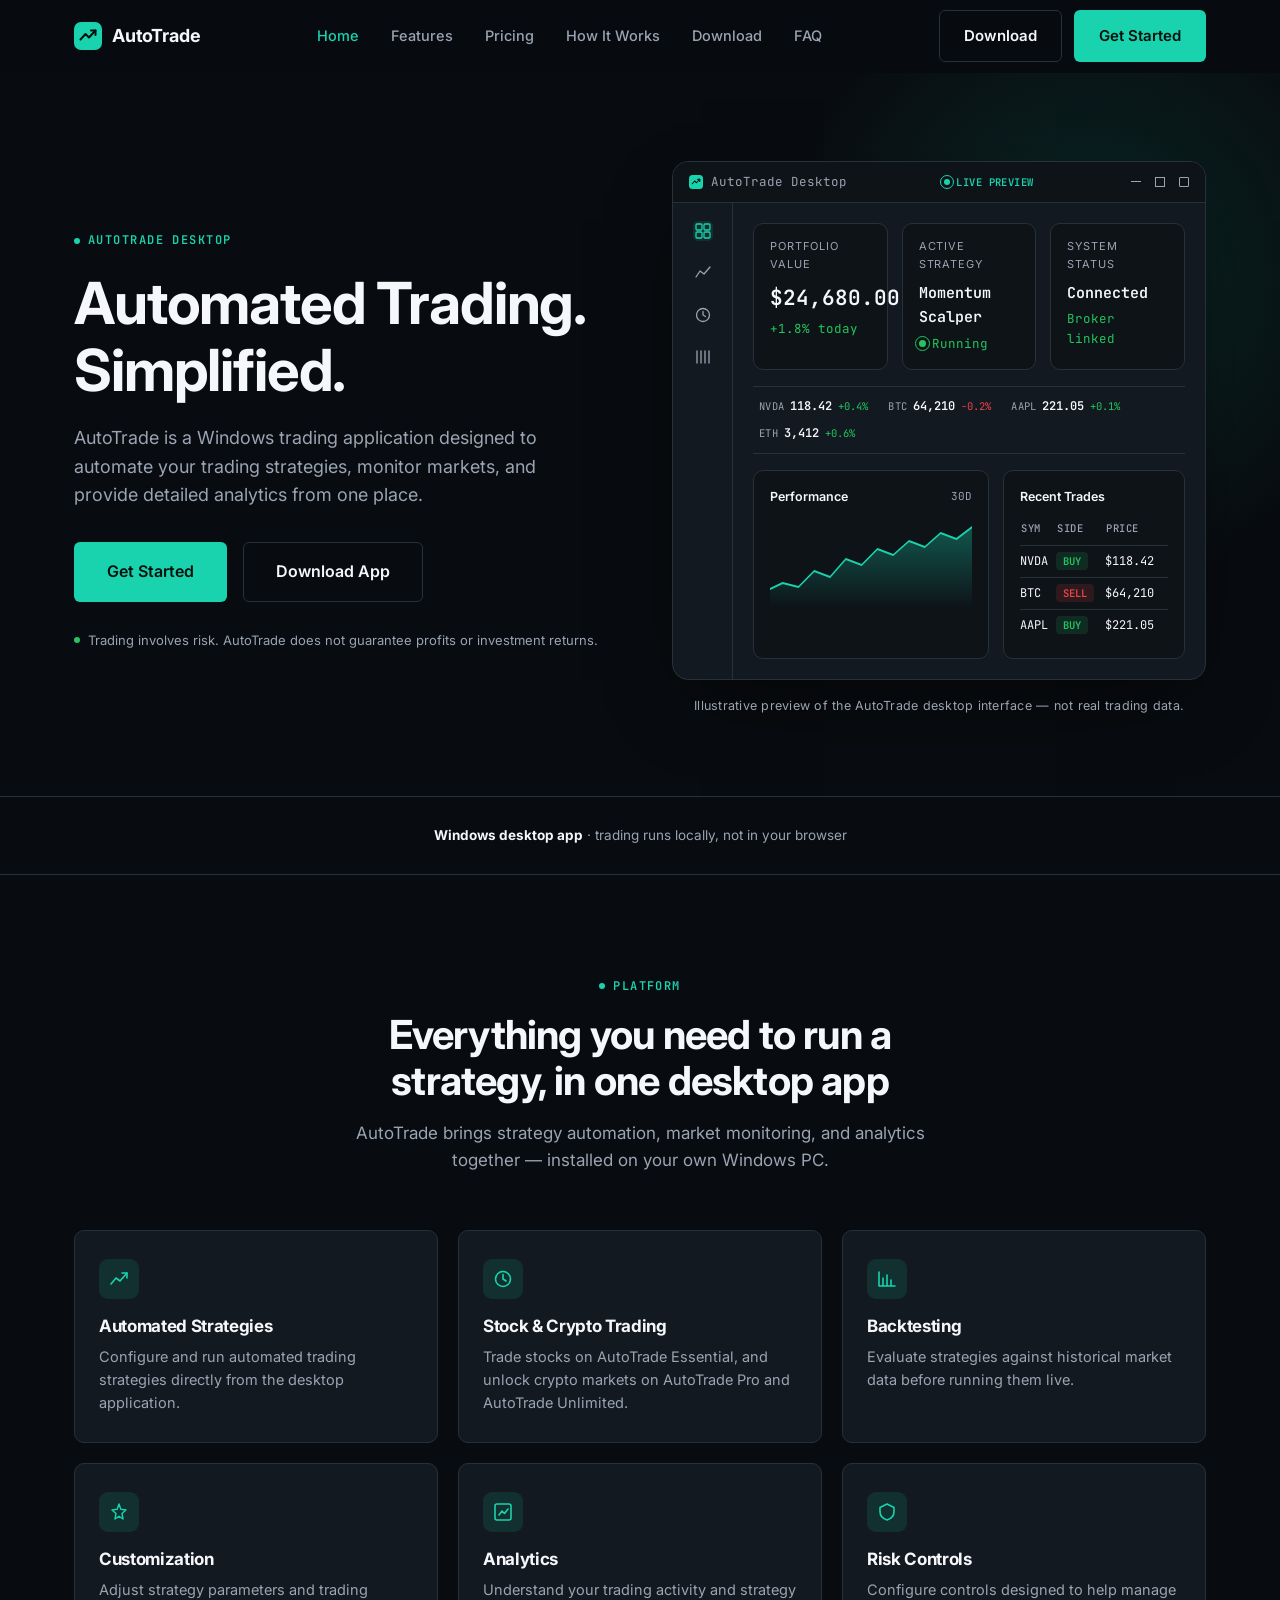
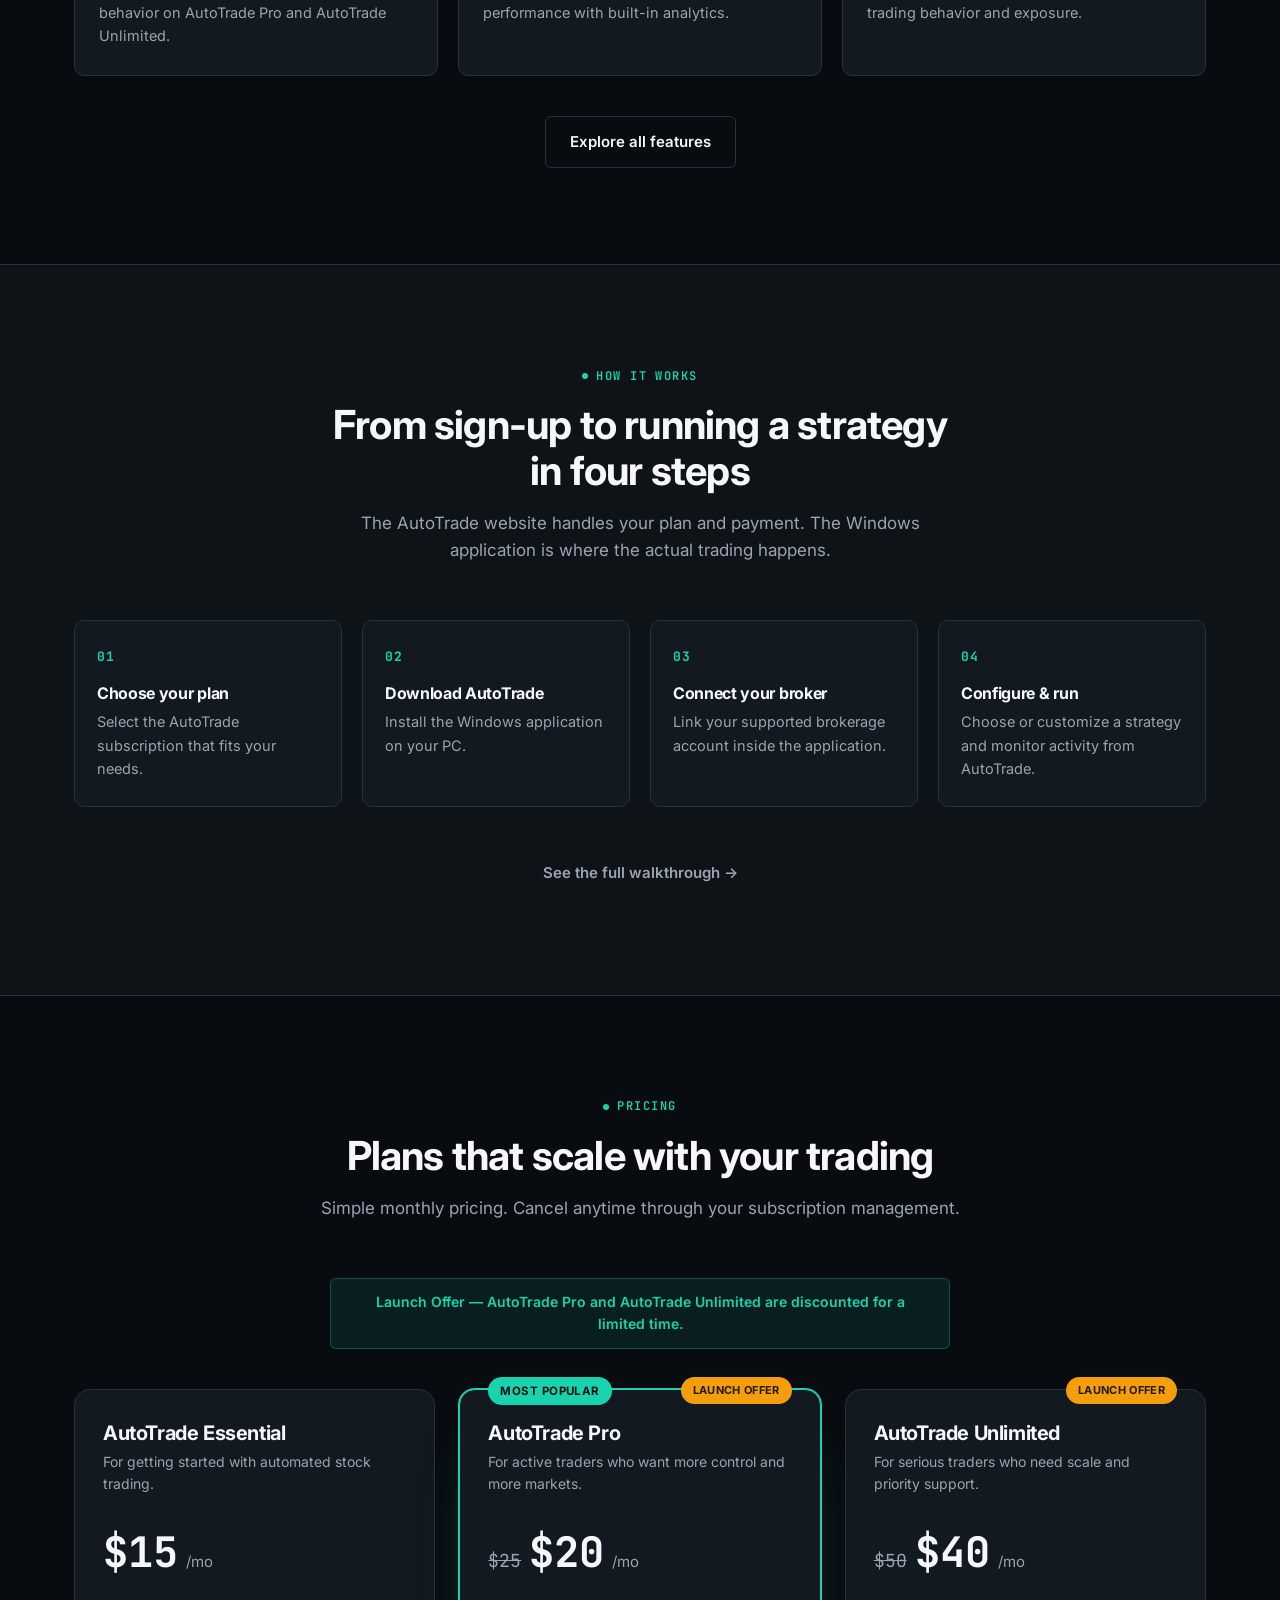
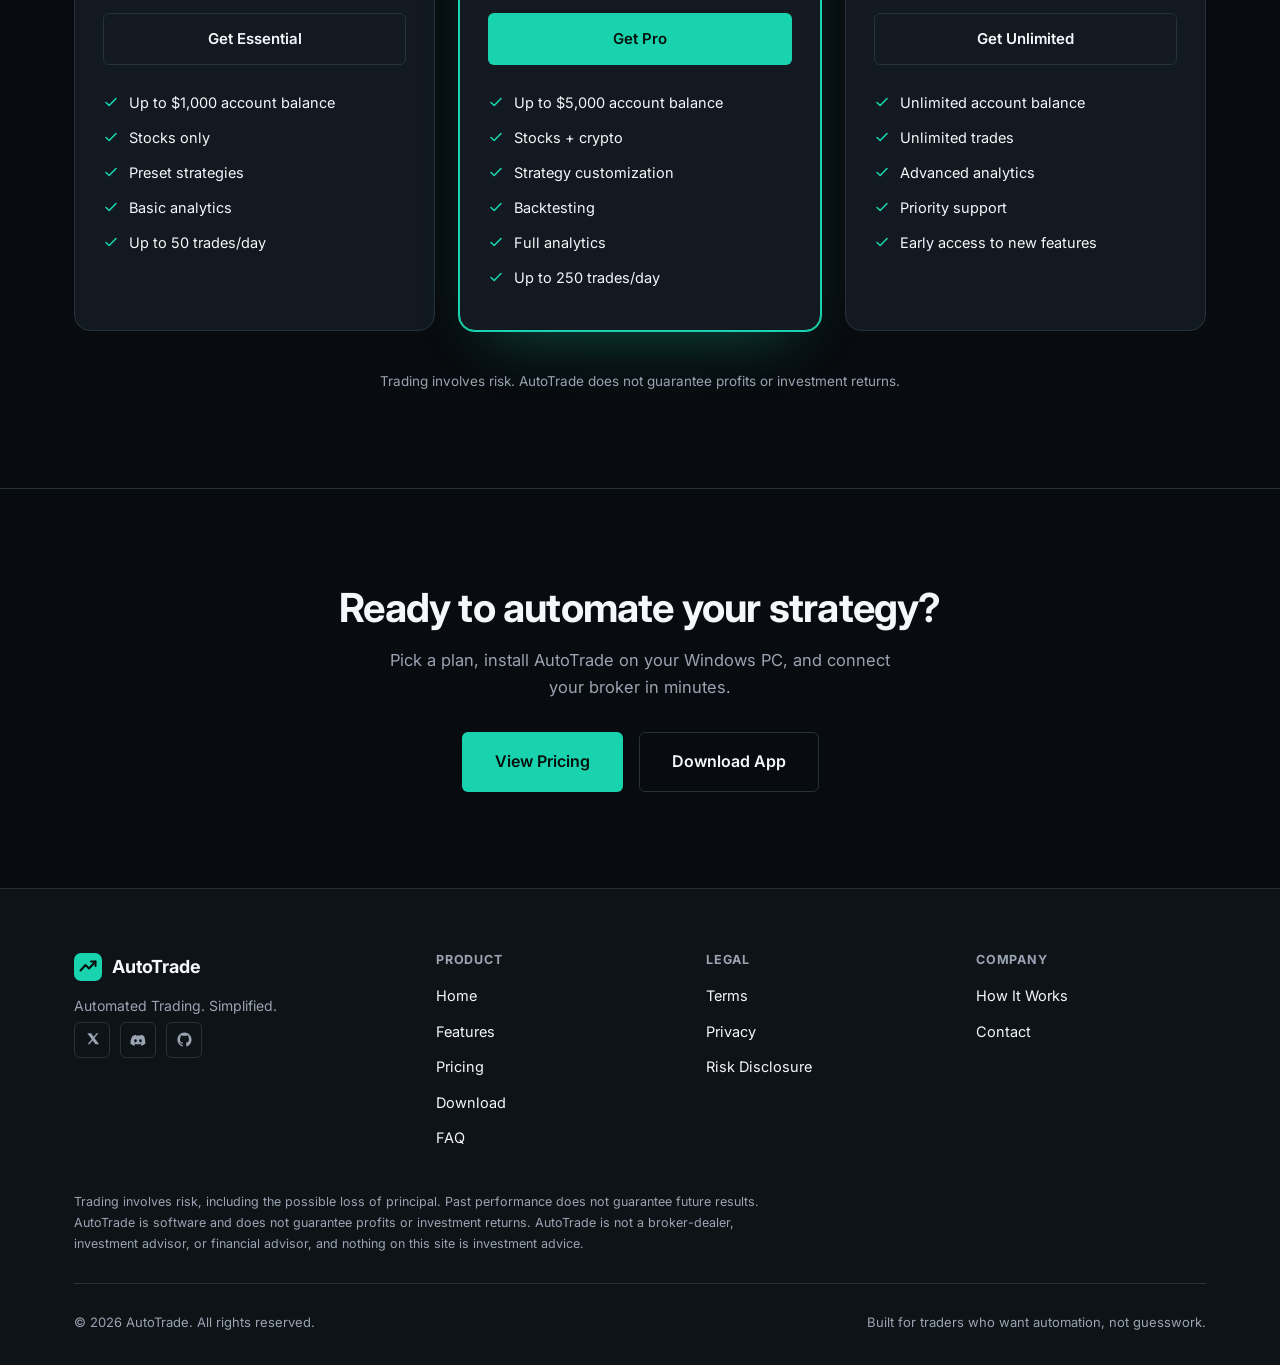
==== commit 7a1b93cc: "Rename plans, wire real Stripe links, and bring the hero dashboard alive Plan naming and payments: -" ====
--- a/index.html
+++ b/index.html
@@ -49,22 +49,23 @@
                 <svg class="dashboard-titlebar-mark" viewBox="0 0 28 28" fill="none"><rect width="28" height="28" rx="7" fill="#19D3AE"/><path d="M6.5 17.5L11.5 12L15 15.5L21.5 8.5" stroke="#06110E" stroke-width="2.2" stroke-linecap="round" stroke-linejoin="round" fill="none"/><path d="M17 8.5H21.5V13" stroke="#06110E" stroke-width="2.2" stroke-linecap="round" stroke-linejoin="round" fill="none"/></svg>
                 AutoTrade Desktop
               </div>
+              <span class="live-badge"><span class="live-badge-dot"></span>Live Preview</span>
               <div class="dashboard-window-controls">
                 <span></span><span></span><span></span>
               </div>
             </div>
             <div class="dashboard-body">
               <div class="dashboard-rail">
-                <div class="dashboard-rail-icon is-active">
+                <div class="dashboard-rail-icon is-active" tabindex="0">
                   <svg width="16" height="16" viewBox="0 0 16 16" fill="none"><rect x="1" y="1" width="6" height="6" rx="1" stroke="currentColor" stroke-width="1.3"/><rect x="9" y="1" width="6" height="6" rx="1" stroke="currentColor" stroke-width="1.3"/><rect x="1" y="9" width="6" height="6" rx="1" stroke="currentColor" stroke-width="1.3"/><rect x="9" y="9" width="6" height="6" rx="1" stroke="currentColor" stroke-width="1.3"/></svg>
                 </div>
-                <div class="dashboard-rail-icon">
+                <div class="dashboard-rail-icon" tabindex="0">
                   <svg width="16" height="16" viewBox="0 0 16 16" fill="none"><path d="M1 12L5 6L9 9L15 2" stroke="currentColor" stroke-width="1.3" stroke-linecap="round" stroke-linejoin="round"/></svg>
                 </div>
-                <div class="dashboard-rail-icon">
+                <div class="dashboard-rail-icon" tabindex="0">
                   <svg width="16" height="16" viewBox="0 0 16 16" fill="none"><circle cx="8" cy="8" r="6.5" stroke="currentColor" stroke-width="1.3"/><path d="M8 4.5V8L10.5 9.5" stroke="currentColor" stroke-width="1.3" stroke-linecap="round"/></svg>
                 </div>
-                <div class="dashboard-rail-icon">
+                <div class="dashboard-rail-icon" tabindex="0">
                   <svg width="16" height="16" viewBox="0 0 16 16" fill="none"><path d="M2 14V9M2 9V2M6 14V6M6 6V2M10 14V11M10 11V2M14 14V4M14 4V2" stroke="currentColor" stroke-width="1.3" stroke-linecap="round"/></svg>
                 </div>
               </div>
@@ -73,13 +74,13 @@
                 <div class="dashboard-row">
                   <div class="dashboard-card">
                     <div class="dashboard-card-label">Portfolio Value</div>
-                    <div class="dashboard-card-value" data-count-to="24680">$0.00</div>
-                    <span class="dashboard-card-delta up">+1.8% today</span>
+                    <div class="dashboard-card-value" id="dash-portfolio-value" data-count-to="24680">$0.00</div>
+                    <span class="dashboard-card-delta up" id="dash-portfolio-delta">+1.8% today</span>
                   </div>
                   <div class="dashboard-card">
                     <div class="dashboard-card-label">Active Strategy</div>
                     <div class="dashboard-card-value" style="font-size: 15px;">Momentum Scalper</div>
-                    <span class="status-pulse"><span class="status-pulse-dot"></span>Running</span>
+                    <span class="status-pulse" id="dash-strategy-status"><span class="status-pulse-dot"></span>Running</span>
                   </div>
                   <div class="dashboard-card">
                     <div class="dashboard-card-label">System Status</div>
@@ -88,22 +89,47 @@
                   </div>
                 </div>
 
+                <div class="dashboard-watchlist" id="dash-watchlist">
+                  <div class="watchlist-item" data-symbol="NVDA">
+                    <span class="wl-sym">NVDA</span>
+                    <span class="wl-price" data-wl-price>118.42</span>
+                    <span class="wl-chg up" data-wl-chg>+0.4%</span>
+                  </div>
+                  <div class="watchlist-item" data-symbol="BTC">
+                    <span class="wl-sym">BTC</span>
+                    <span class="wl-price" data-wl-price>64,210</span>
+                    <span class="wl-chg down" data-wl-chg>-0.2%</span>
+                  </div>
+                  <div class="watchlist-item" data-symbol="AAPL">
+                    <span class="wl-sym">AAPL</span>
+                    <span class="wl-price" data-wl-price>221.05</span>
+                    <span class="wl-chg up" data-wl-chg>+0.1%</span>
+                  </div>
+                  <div class="watchlist-item" data-symbol="ETH">
+                    <span class="wl-sym">ETH</span>
+                    <span class="wl-price" data-wl-price>3,412</span>
+                    <span class="wl-chg up" data-wl-chg>+0.6%</span>
+                  </div>
+                </div>
+
                 <div class="dashboard-two-col">
-                  <div class="dashboard-panel">
+                  <div class="dashboard-panel dashboard-panel-chart">
                     <div class="dashboard-panel-head">
                       <span class="dashboard-panel-title">Performance</span>
                       <span class="text-muted mono" style="font-size: 11px;">30D</span>
                     </div>
-                    <svg class="chart-svg" viewBox="0 0 320 90" preserveAspectRatio="none">
+                    <svg class="chart-svg" id="dash-chart-svg" viewBox="0 0 320 90" preserveAspectRatio="none">
                       <defs>
                         <linearGradient id="chartGradient" x1="0" y1="0" x2="0" y2="1">
                           <stop offset="0%" stop-color="#19D3AE" stop-opacity="0.35" />
                           <stop offset="100%" stop-color="#19D3AE" stop-opacity="0" />
                         </linearGradient>
                       </defs>
-                      <path class="chart-fill" d="M0,70 L20,64 L45,68 L70,52 L95,58 L120,40 L145,46 L170,30 L195,36 L220,22 L245,28 L270,14 L295,20 L320,8 L320,90 L0,90 Z" />
-                      <path class="chart-line" d="M0,70 L20,64 L45,68 L70,52 L95,58 L120,40 L145,46 L170,30 L195,36 L220,22 L245,28 L270,14 L295,20 L320,8" />
+                      <path class="chart-fill" id="dash-chart-fill" d="M0,70 L20,64 L45,68 L70,52 L95,58 L120,40 L145,46 L170,30 L195,36 L220,22 L245,28 L270,14 L295,20 L320,8 L320,90 L0,90 Z" />
+                      <path class="chart-line" id="dash-chart-line" d="M0,70 L20,64 L45,68 L70,52 L95,58 L120,40 L145,46 L170,30 L195,36 L220,22 L245,28 L270,14 L295,20 L320,8" />
+                      <circle class="chart-hover-dot" id="dash-chart-dot" r="3.2" cx="320" cy="8" opacity="0" />
                     </svg>
+                    <div class="chart-tooltip" id="dash-chart-tooltip" role="status" aria-hidden="true"></div>
                   </div>
                   <div class="dashboard-panel">
                     <div class="dashboard-panel-head">
@@ -113,7 +139,7 @@
                       <thead>
                         <tr><th>Sym</th><th>Side</th><th>Price</th></tr>
                       </thead>
-                      <tbody>
+                      <tbody id="dash-trades-body">
                         <tr><td>NVDA</td><td><span class="side-tag buy">BUY</span></td><td>$118.42</td></tr>
                         <tr><td>BTC</td><td><span class="side-tag sell">SELL</span></td><td>$64,210</td></tr>
                         <tr><td>AAPL</td><td><span class="side-tag buy">BUY</span></td><td>$221.05</td></tr>
@@ -158,7 +184,7 @@
               <svg width="20" height="20" viewBox="0 0 20 20" fill="none"><circle cx="10" cy="10" r="7.5" stroke="currentColor" stroke-width="1.6"/><path d="M10 5.5V10L13 12" stroke="currentColor" stroke-width="1.6" stroke-linecap="round"/></svg>
             </div>
             <h3>Stock &amp; Crypto Trading</h3>
-            <p>Trade stocks on Core, and unlock crypto markets on Pro and Elite plans.</p>
+            <p>Trade stocks on AutoTrade Essential, and unlock crypto markets on AutoTrade Pro and AutoTrade Unlimited.</p>
           </div>
           <div class="feature-card reveal reveal-delay-2">
             <div class="feature-icon">
@@ -172,7 +198,7 @@
               <svg width="20" height="20" viewBox="0 0 20 20" fill="none"><path d="M10 2L11.8 7.2L17 8L13 11.5L14 17L10 14.2L6 17L7 11.5L3 8L8.2 7.2L10 2Z" stroke="currentColor" stroke-width="1.4" stroke-linejoin="round"/></svg>
             </div>
             <h3>Customization</h3>
-            <p>Adjust strategy parameters and trading behavior on Pro and Elite plans.</p>
+            <p>Adjust strategy parameters and trading behavior on AutoTrade Pro and AutoTrade Unlimited.</p>
           </div>
           <div class="feature-card reveal reveal-delay-1">
             <div class="feature-icon">
@@ -244,7 +270,7 @@
         </div>
 
         <div class="promo-banner" data-promo-banner>
-          <span>Launch Offer — Pro and Elite are discounted for a limited time.</span>
+          <span>Launch Offer — AutoTrade Pro and AutoTrade Unlimited are discounted for a limited time.</span>
         </div>
 
         <div class="pricing-grid" data-pricing-mount></div>
--- a/css/style.css
+++ b/css/style.css
@@ -621,6 +621,35 @@
   border-radius: 1px;
 }
 
+.live-badge {
+  display: flex;
+  align-items: center;
+  gap: 6px;
+  font-family: var(--font-mono);
+  font-size: 10.5px;
+  font-weight: 600;
+  letter-spacing: 0.04em;
+  text-transform: uppercase;
+  color: var(--color-primary);
+}
+
+.live-badge-dot {
+  width: 6px;
+  height: 6px;
+  border-radius: 50%;
+  background: var(--color-primary);
+  position: relative;
+}
+
+.live-badge-dot::after {
+  content: "";
+  position: absolute;
+  inset: -4px;
+  border-radius: 50%;
+  border: 1.5px solid var(--color-primary);
+  animation: pulse-ring 2.2s var(--ease-out) infinite;
+}
+
 .dashboard-body {
   display: grid;
   grid-template-columns: 60px minmax(0, 1fr);
@@ -643,11 +672,20 @@
   display: flex;
   align-items: center;
   justify-content: center;
+  cursor: default;
+  transition: color var(--dur-fast) var(--ease-out),
+    background var(--dur-fast) var(--ease-out);
 }
 
 .dashboard-rail-icon.is-active {
   color: var(--color-primary);
   background: rgba(25, 211, 174, 0.12);
+}
+
+.dashboard-rail-icon:hover,
+.dashboard-rail-icon:focus-visible {
+  color: var(--color-primary);
+  background: rgba(25, 211, 174, 0.08);
 }
 
 .dashboard-main {
@@ -669,6 +707,13 @@
   border: 1px solid var(--color-border);
   border-radius: var(--radius-md);
   padding: 14px 16px;
+  transition: border-color var(--dur-base) var(--ease-out),
+    transform var(--dur-base) var(--ease-out);
+}
+
+.dashboard-card:hover {
+  border-color: rgba(25, 211, 174, 0.4);
+  transform: translateY(-2px);
 }
 
 .dashboard-card-label {
@@ -684,6 +729,7 @@
   font-size: 21px;
   font-weight: 600;
   color: var(--color-text);
+  transition: color var(--dur-fast) var(--ease-out);
 }
 
 .dashboard-card-delta {
@@ -727,11 +773,93 @@
   100% { transform: scale(1.8); opacity: 0; }
 }
 
+.status-pulse.is-monitoring {
+  color: var(--color-text-muted);
+}
+
+.status-pulse.is-monitoring .status-pulse-dot {
+  background: var(--color-text-muted);
+  animation: breathe 2.4s ease-in-out infinite;
+}
+
+.status-pulse.is-monitoring .status-pulse-dot::after {
+  display: none;
+}
+
+@keyframes breathe {
+  0%, 100% { opacity: 1; }
+  50% { opacity: 0.35; }
+}
+
+.dashboard-watchlist {
+  display: flex;
+  flex-wrap: wrap;
+  align-items: center;
+  justify-content: flex-start;
+  gap: 8px 20px;
+  padding: 10px 6px;
+  border-top: 1px solid var(--color-border);
+  border-bottom: 1px solid var(--color-border);
+}
+
+.watchlist-item {
+  display: flex;
+  flex: 0 0 auto;
+  align-items: baseline;
+  gap: 6px;
+  font-family: var(--font-mono);
+  font-size: 12px;
+}
+
+.wl-sym {
+  color: var(--color-text-muted);
+  font-size: 10.5px;
+  letter-spacing: 0.03em;
+}
+
+.wl-price {
+  color: var(--color-text);
+  font-weight: 600;
+  transition: color var(--dur-fast) linear;
+}
+
+.wl-chg {
+  font-size: 10.5px;
+}
+
+.wl-chg.up { color: var(--color-success); }
+.wl-chg.down { color: var(--color-danger); }
+
+.wl-price.flash-up { color: var(--color-success); }
+.wl-price.flash-down { color: var(--color-danger); }
+
+@media (max-width: 720px) {
+  .watchlist-item:nth-child(4) { display: none; }
+}
+
+@media (max-width: 480px) {
+  .dashboard-watchlist {
+    gap: 6px;
+    padding: 8px 4px;
+  }
+  .watchlist-item {
+    gap: 4px;
+    font-size: 11px;
+  }
+  .wl-chg {
+    display: none;
+  }
+}
+
 .dashboard-panel {
   background: var(--color-bg-alt);
   border: 1px solid var(--color-border);
   border-radius: var(--radius-md);
   padding: 16px;
+}
+
+.dashboard-panel-chart {
+  position: relative;
 }
 
 .dashboard-panel-head {
@@ -780,6 +908,38 @@
   to { opacity: 1; }
 }
 
+.chart-hover-dot {
+  fill: var(--color-primary);
+  stroke: var(--color-bg-alt);
+  stroke-width: 1.5;
+  transition: opacity var(--dur-fast) var(--ease-out);
+  pointer-events: none;
+}
+
+.chart-tooltip {
+  position: absolute;
+  top: 8px;
+  left: 8px;
+  background: var(--color-card);
+  border: 1px solid var(--color-border);
+  border-radius: var(--radius-sm);
+  padding: 6px 10px;
+  font-family: var(--font-mono);
+  font-size: 11px;
+  color: var(--color-text-muted);
+  opacity: 0;
+  transform: translateY(-4px);
+  transition: opacity var(--dur-fast) var(--ease-out),
+    transform var(--dur-fast) var(--ease-out);
+  pointer-events: none;
+  white-space: nowrap;
+}
+
+.chart-tooltip.is-visible {
+  opacity: 1;
+  transform: translateY(0);
+}
+
 .trades-table {
   width: 100%;
   border-collapse: collapse;
@@ -818,6 +978,23 @@
 .side-tag.sell {
   background: rgba(239, 68, 68, 0.14);
   color: var(--color-danger);
+}
+
+#dash-trades-body tr {
+  animation: trade-row-in 500ms var(--ease-out);
+}
+
+@keyframes trade-row-in {
+  from {
+    opacity: 0;
+    transform: translateY(-6px);
+    background: rgba(25, 211, 174, 0.08);
+  }
+  to {
+    opacity: 1;
+    transform: translateY(0);
+    background: transparent;
+  }
 }
 
 .dashboard-two-col {
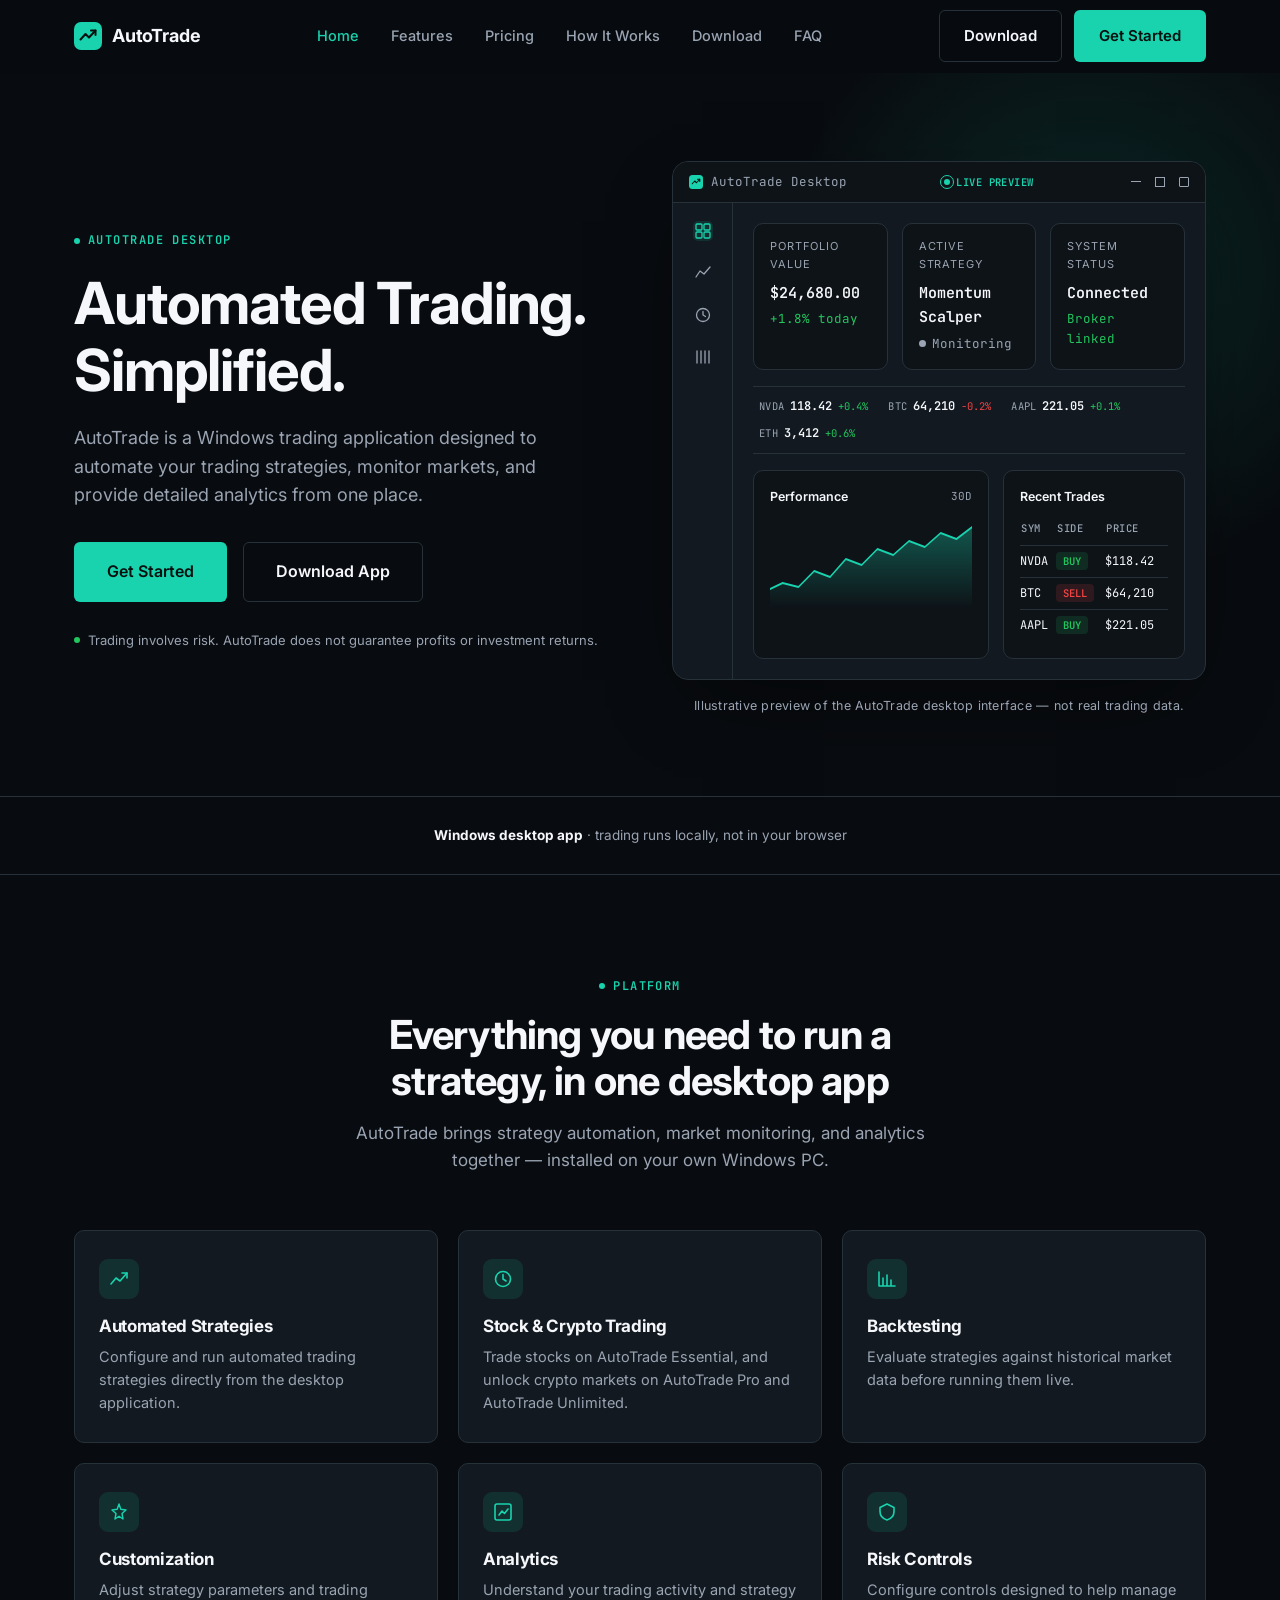
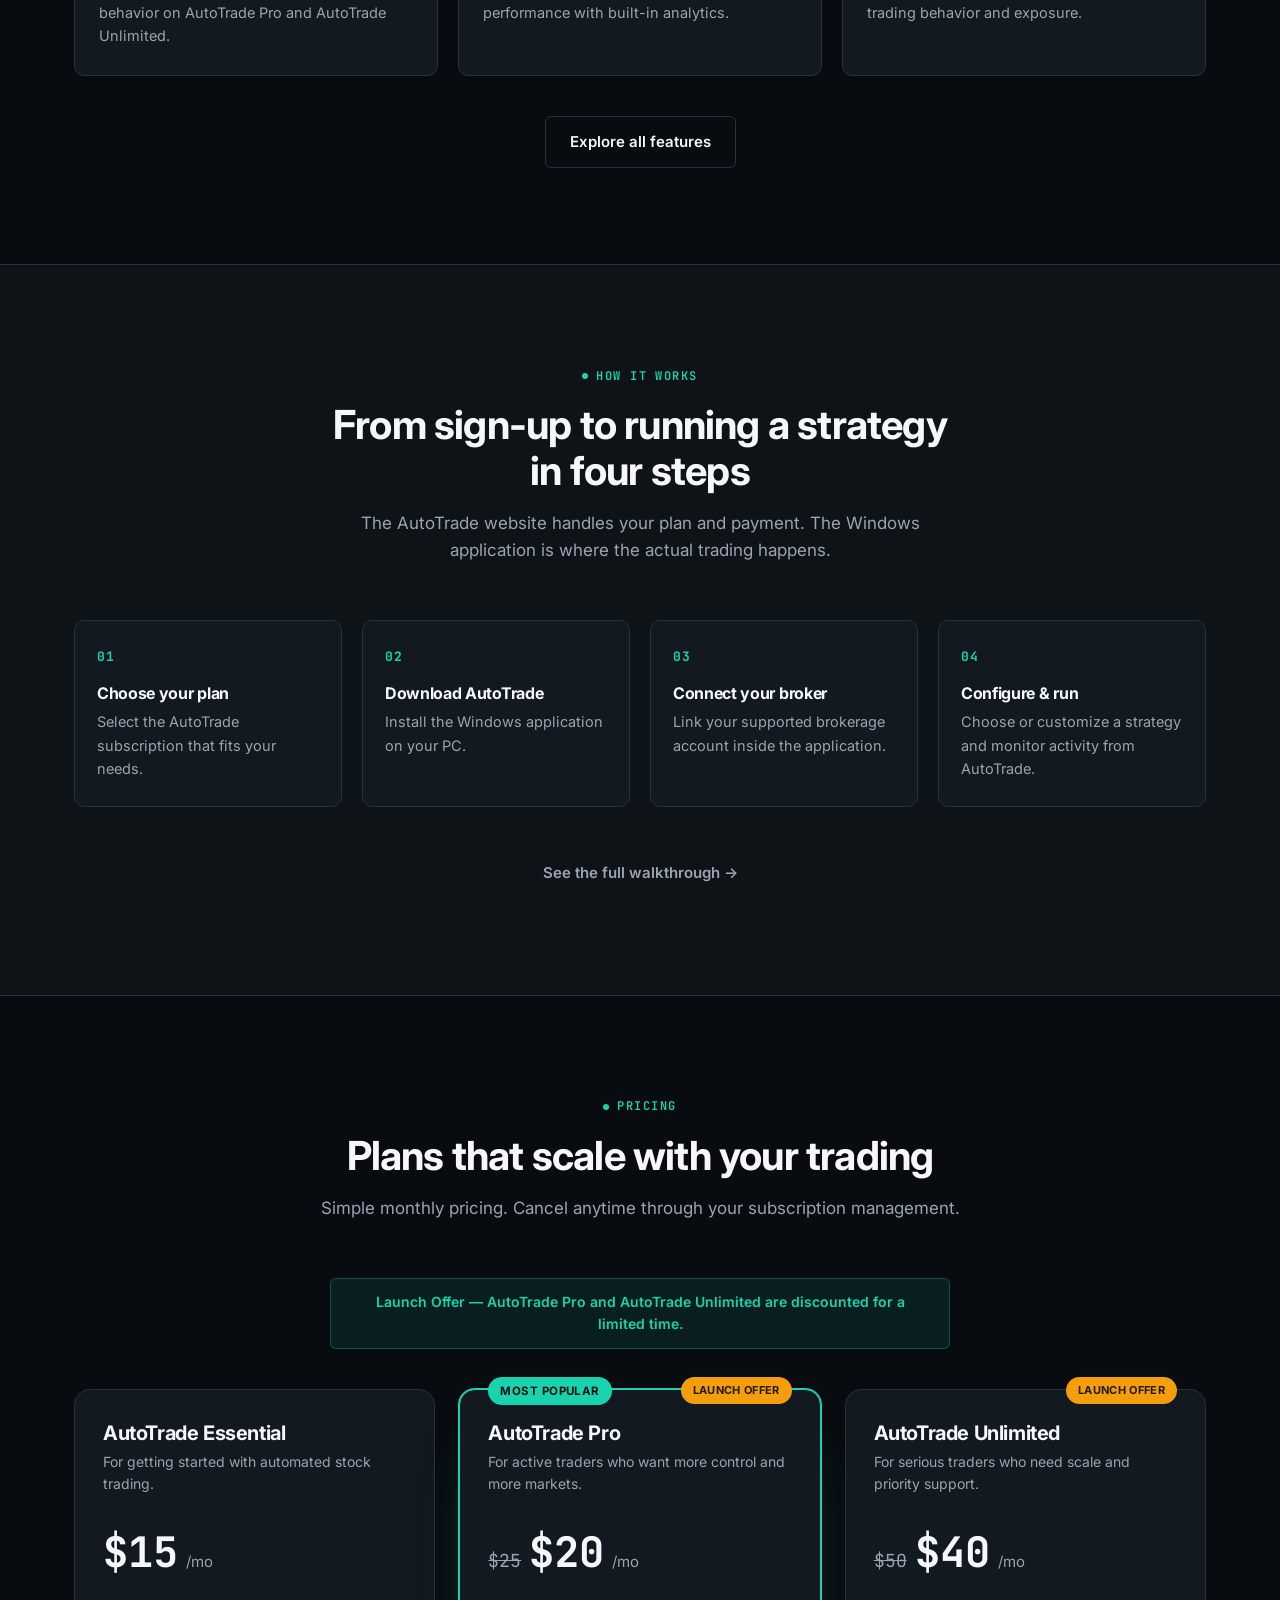
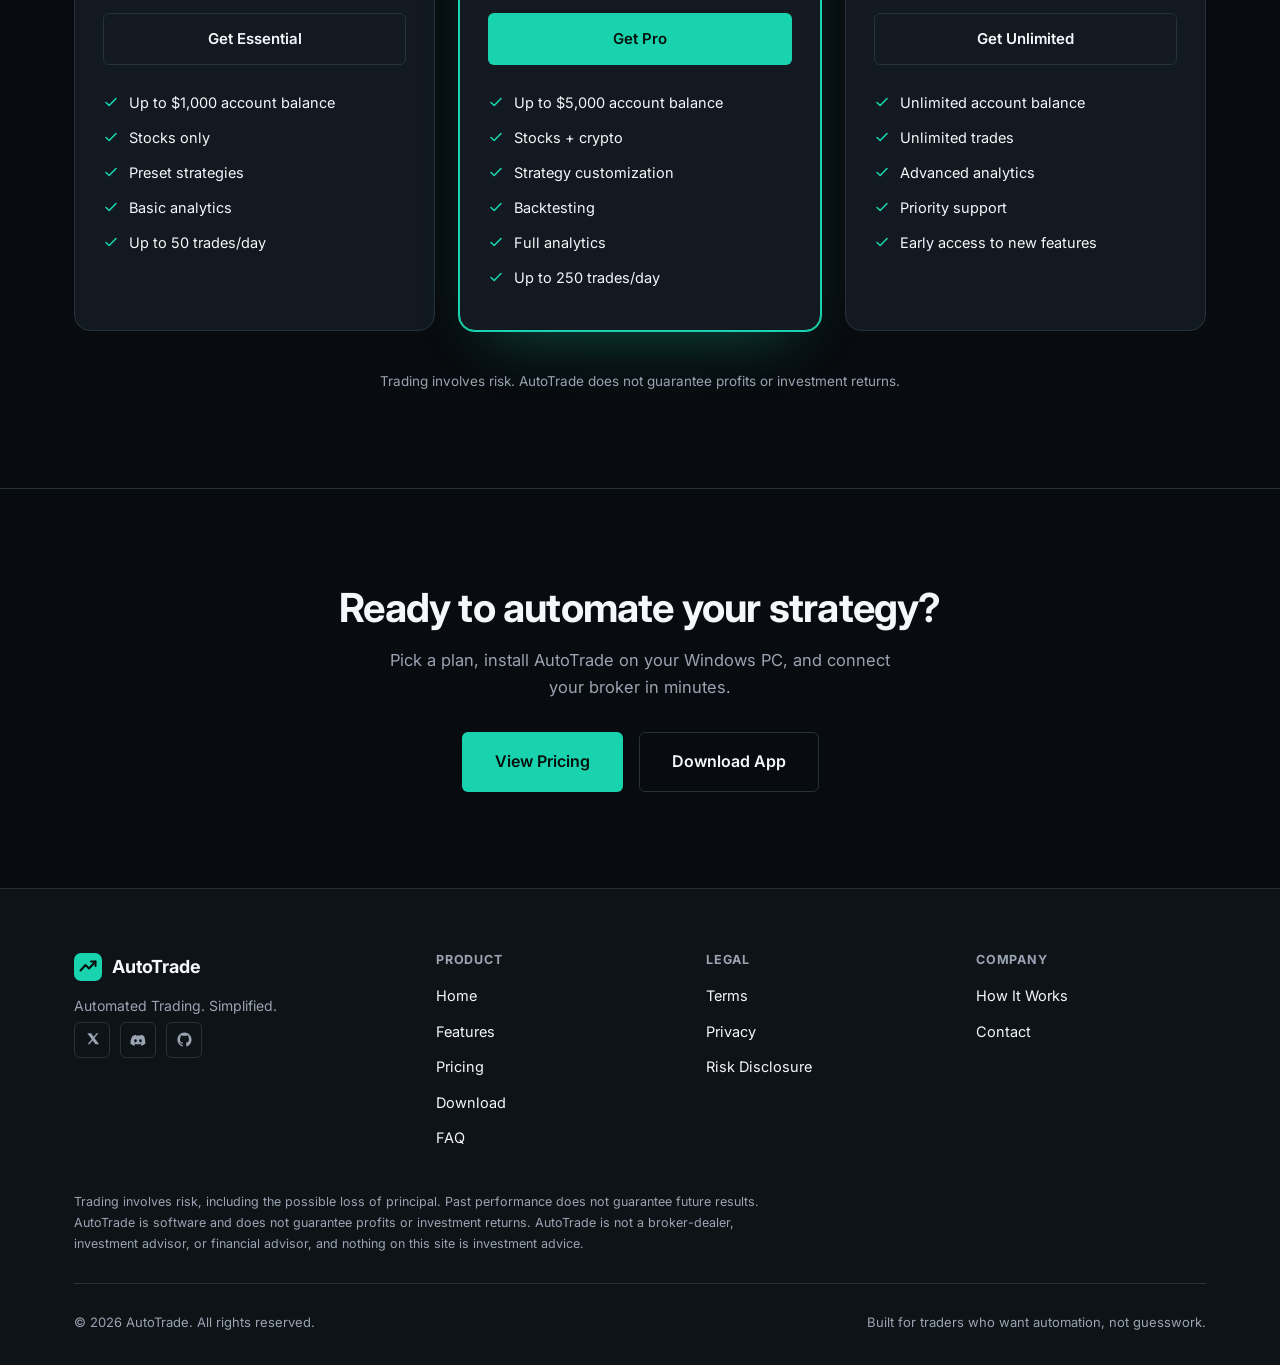
==== commit 3c4cafda: "Show trades on the chart itself, and fix a real value-overflow bug Chart trade markers: - Added a BU" ====
--- a/index.html
+++ b/index.html
@@ -128,6 +128,13 @@
                       <path class="chart-fill" id="dash-chart-fill" d="M0,70 L20,64 L45,68 L70,52 L95,58 L120,40 L145,46 L170,30 L195,36 L220,22 L245,28 L270,14 L295,20 L320,8 L320,90 L0,90 Z" />
                       <path class="chart-line" id="dash-chart-line" d="M0,70 L20,64 L45,68 L70,52 L95,58 L120,40 L145,46 L170,30 L195,36 L220,22 L245,28 L270,14 L295,20 L320,8" />
                       <circle class="chart-hover-dot" id="dash-chart-dot" r="3.2" cx="320" cy="8" opacity="0" />
+                      <g class="chart-marker" id="dash-chart-marker" opacity="0">
+                        <g class="chart-marker-inner">
+                          <line id="dash-chart-marker-stem" class="chart-marker-stem" x1="0" y1="0" x2="0" y2="0" />
+                          <path id="dash-chart-marker-arrow" class="chart-marker-arrow" d="M-5,4 L5,4 L0,-6 Z" />
+                          <text id="dash-chart-marker-label" class="chart-marker-label" text-anchor="end"></text>
+                        </g>
+                      </g>
                     </svg>
                     <div class="chart-tooltip" id="dash-chart-tooltip" role="status" aria-hidden="true"></div>
                   </div>
--- a/css/style.css
+++ b/css/style.css
@@ -732,6 +732,17 @@
   transition: color var(--dur-fast) var(--ease-out);
 }
 
+/* The portfolio figure is a single unbreakable token (no spaces to wrap
+   at, unlike "Momentum Scalper"), so it needs its own smaller size plus
+   an ellipsis safety net rather than the shared card-value styling. */
+#dash-portfolio-value {
+  font-size: 15px;
+  white-space: nowrap;
+  overflow: hidden;
+  text-overflow: ellipsis;
+  display: block;
+}
+
 .dashboard-card-delta {
   font-family: var(--font-mono);
   font-size: 12.5px;
@@ -791,6 +802,32 @@
   50% { opacity: 0.35; }
 }
 
+.status-pulse.is-scanning {
+  color: var(--color-primary);
+}
+
+.status-pulse.is-scanning .status-pulse-dot {
+  background: var(--color-primary);
+}
+
+.status-pulse.is-scanning .status-pulse-dot::after {
+  border-color: var(--color-primary);
+  animation-duration: 1s;
+}
+
+.status-pulse.is-executing {
+  color: var(--color-warning);
+}
+
+.status-pulse.is-executing .status-pulse-dot {
+  background: var(--color-warning);
+  animation: breathe 0.5s ease-in-out infinite;
+}
+
+.status-pulse.is-executing .status-pulse-dot::after {
+  display: none;
+}
+
 .dashboard-watchlist {
   display: flex;
   flex-wrap: wrap;
@@ -807,8 +844,24 @@
   flex: 0 0 auto;
   align-items: baseline;
   gap: 6px;
+  padding: 3px 6px;
+  margin: -3px -6px;
+  border-radius: 5px;
   font-family: var(--font-mono);
   font-size: 12px;
+  transition: background var(--dur-base) var(--ease-out);
+}
+
+.watchlist-item.is-scanning {
+  background: rgba(25, 211, 174, 0.1);
+}
+
+.watchlist-item.is-signal {
+  background: rgba(25, 211, 174, 0.18);
+}
+
+.watchlist-item.is-signal .wl-sym {
+  color: var(--color-primary);
 }
 
 .wl-sym {
@@ -914,6 +967,50 @@
   stroke-width: 1.5;
   transition: opacity var(--dur-fast) var(--ease-out);
   pointer-events: none;
+}
+
+.chart-marker {
+  transition: opacity var(--dur-base) var(--ease-out);
+  pointer-events: none;
+}
+
+.chart-marker.is-buy { color: var(--color-success); }
+.chart-marker.is-sell { color: var(--color-danger); }
+
+.chart-marker-stem {
+  stroke: currentColor;
+  stroke-width: 1;
+  stroke-dasharray: 2 2;
+  opacity: 0.55;
+}
+
+.chart-marker-arrow {
+  fill: currentColor;
+}
+
+.chart-marker.is-sell .chart-marker-arrow {
+  transform-box: fill-box;
+  transform-origin: center;
+  transform: rotate(180deg);
+}
+
+.chart-marker-label {
+  fill: currentColor;
+  font-family: var(--font-mono);
+  font-size: 7px;
+  font-weight: 700;
+}
+
+.chart-marker.is-visible .chart-marker-inner {
+  animation: marker-pop 420ms var(--ease-out);
+  transform-box: fill-box;
+  transform-origin: center;
+}
+
+@keyframes marker-pop {
+  0% { transform: scale(0.3); }
+  65% { transform: scale(1.2); }
+  100% { transform: scale(1); }
 }
 
 .chart-tooltip {
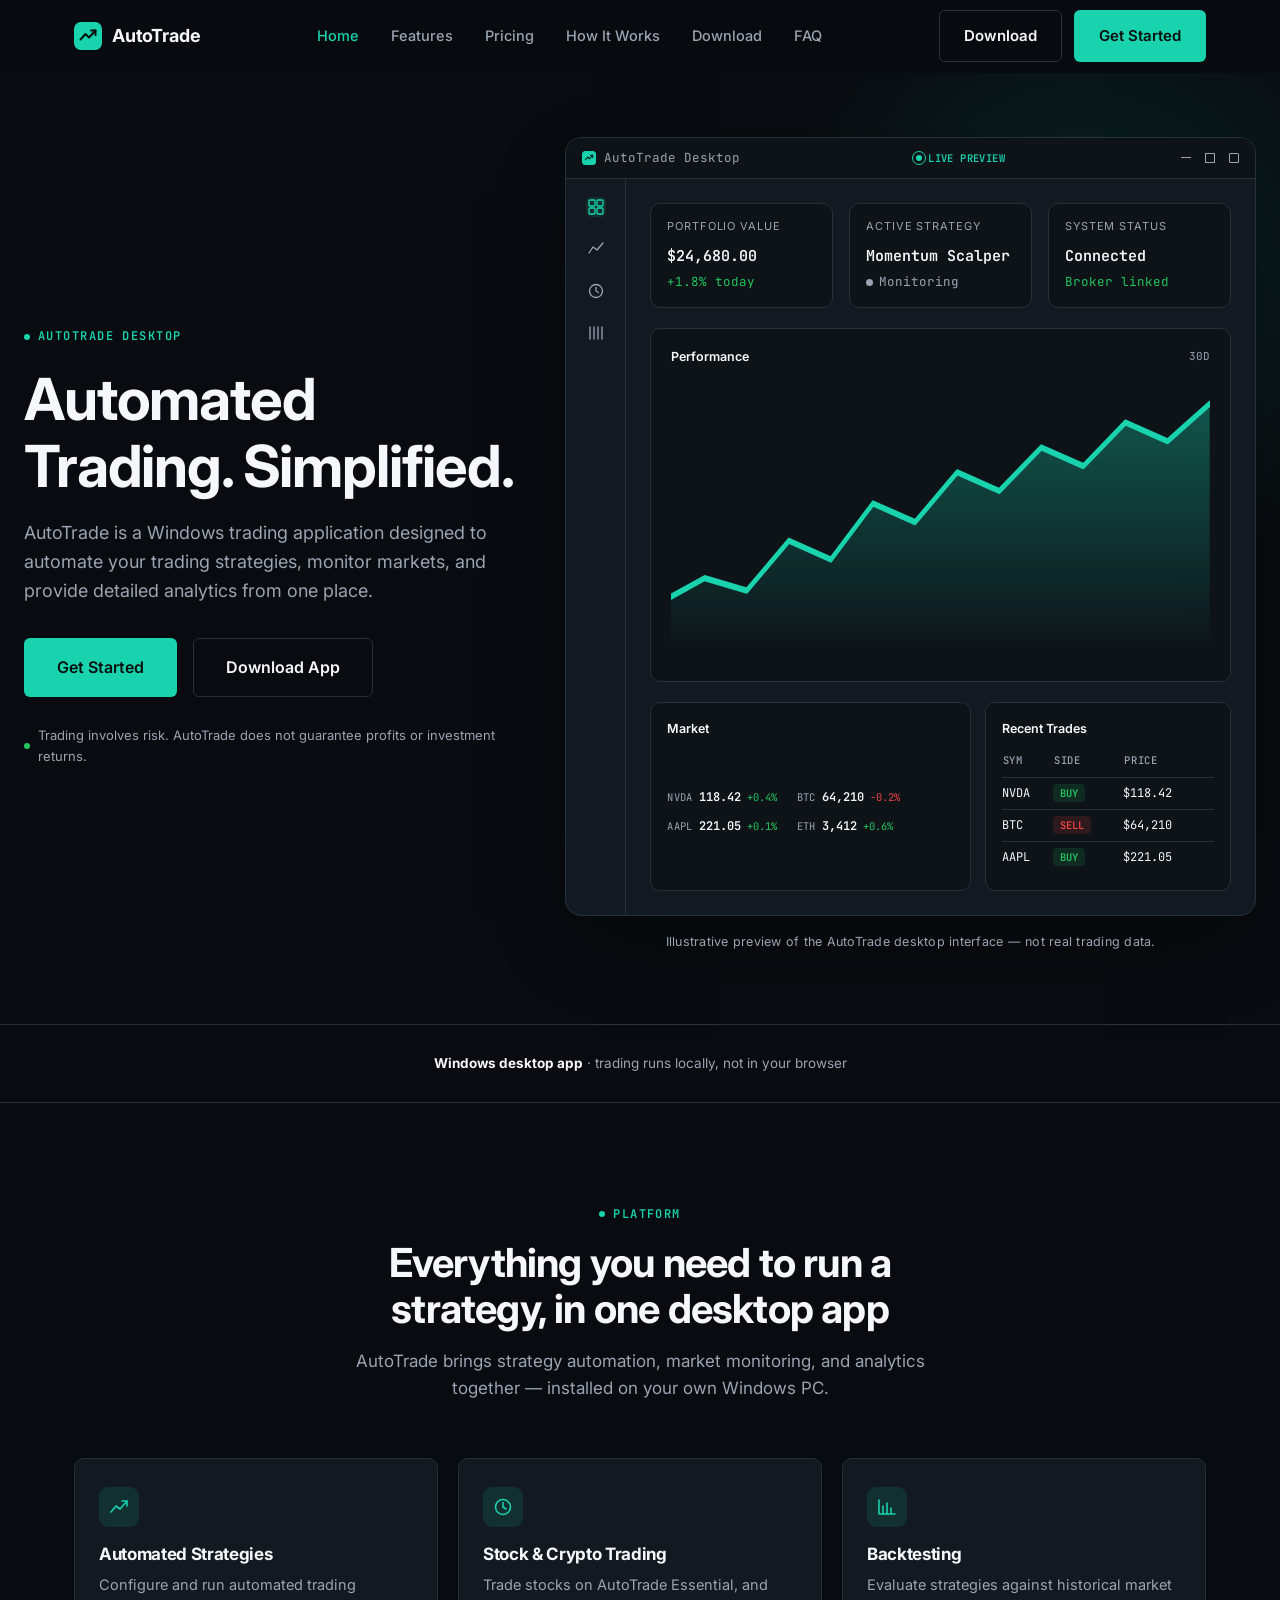
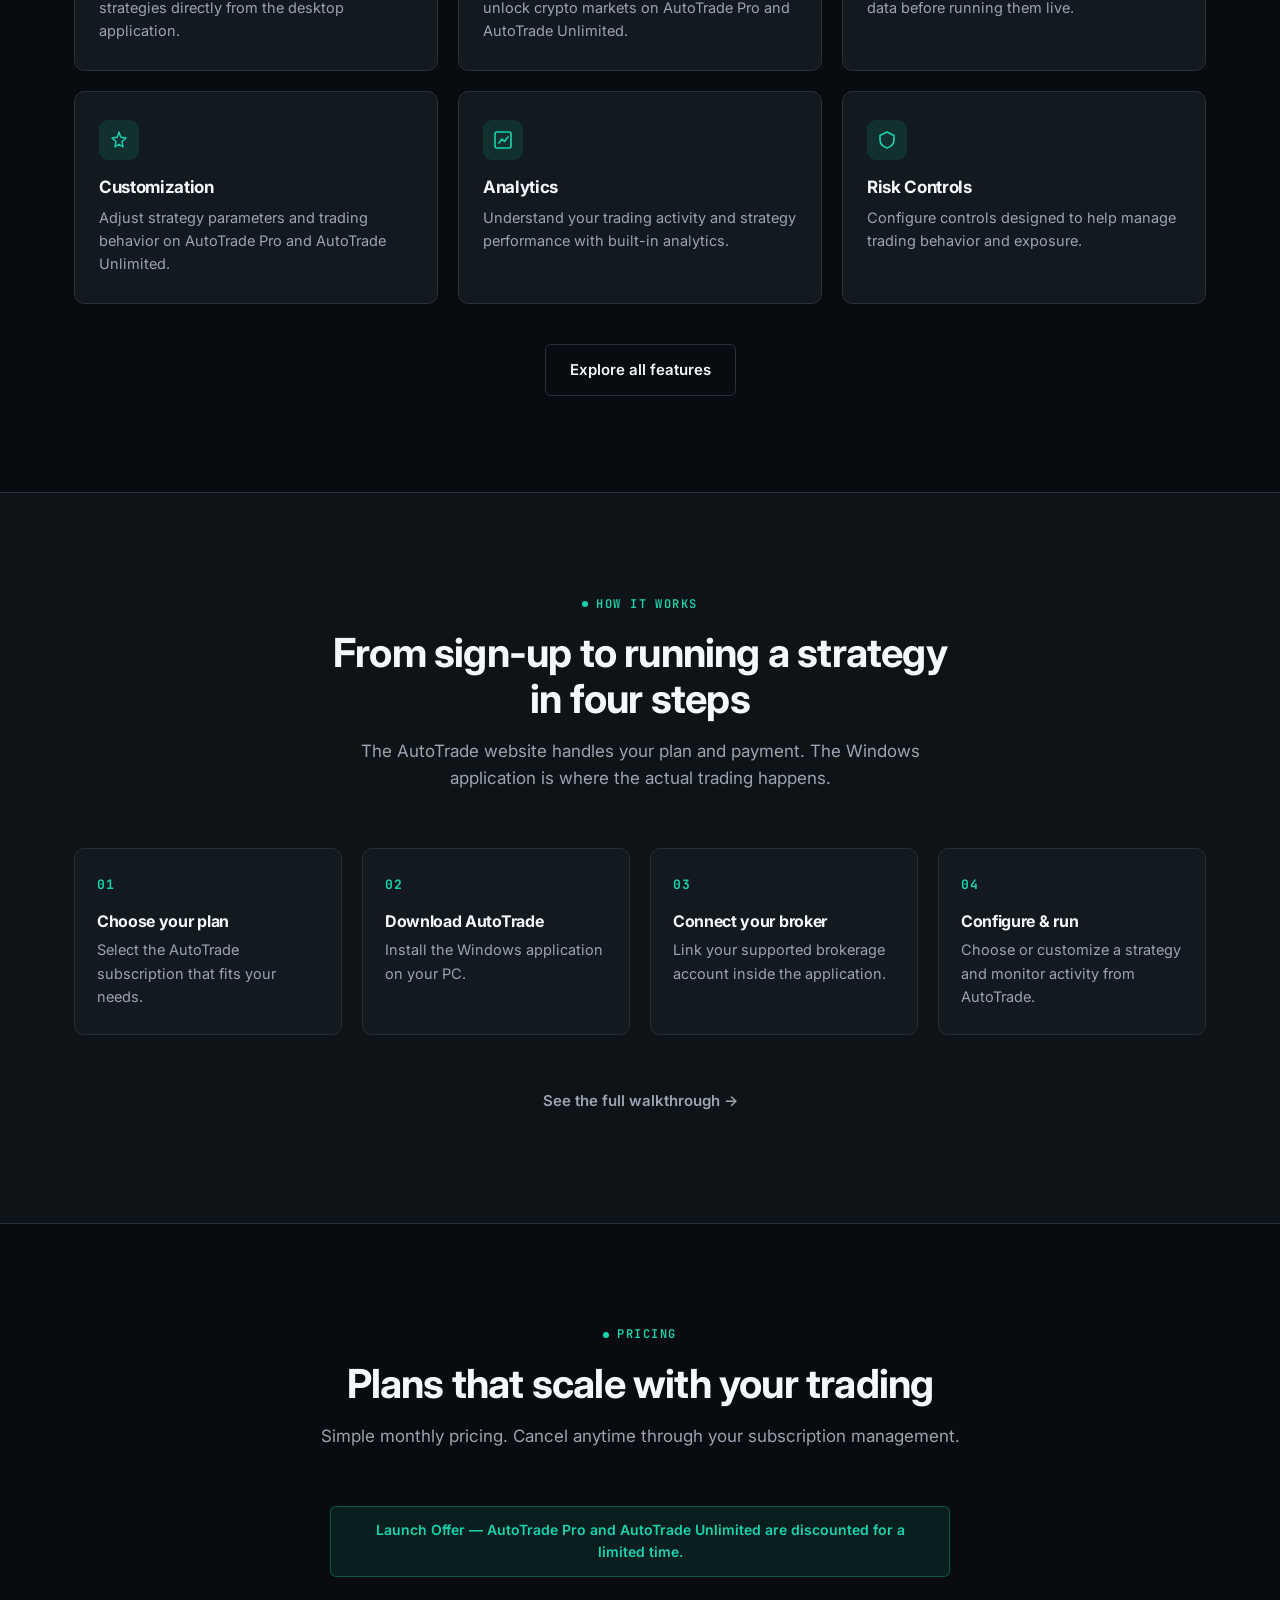
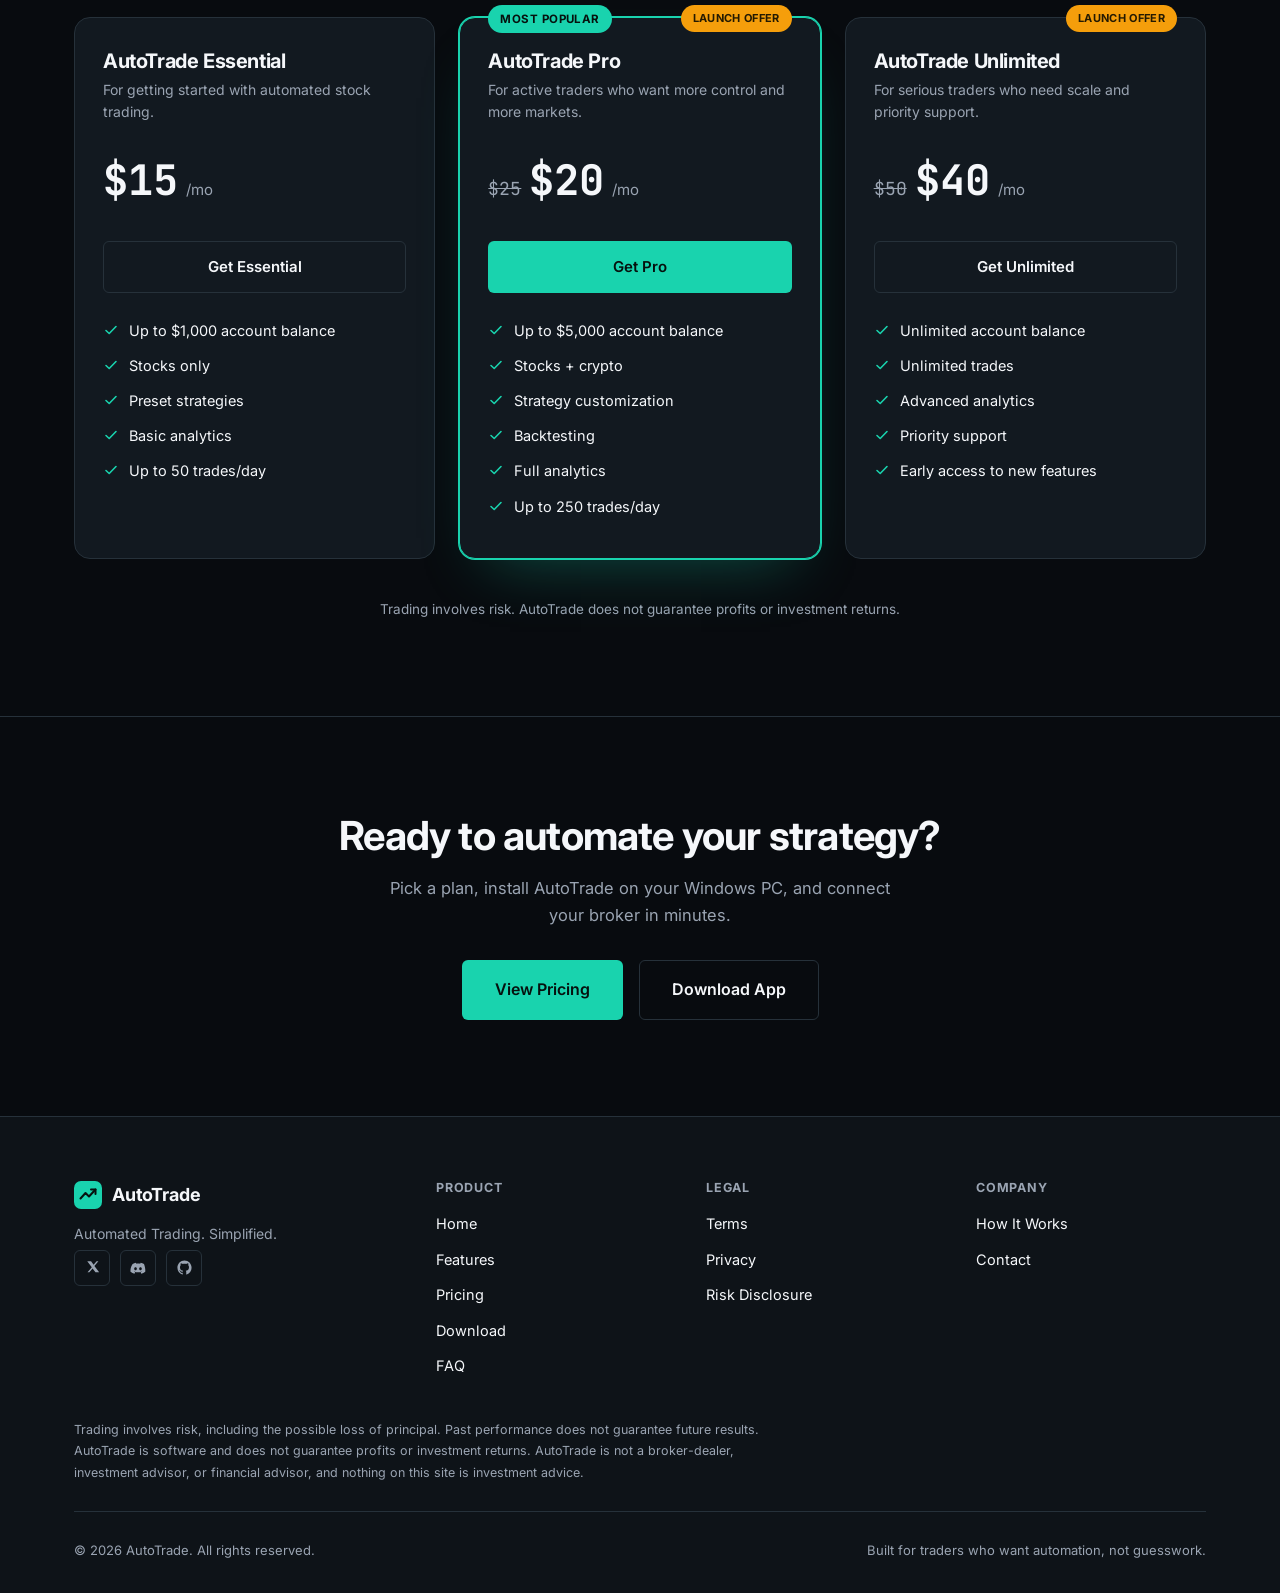
==== commit 75e50f29: "Make the hero dashboard significantly larger with redesigned proportions The desktop app preview was" ====
--- a/index.html
+++ b/index.html
@@ -89,54 +89,59 @@
                   </div>
                 </div>
 
-                <div class="dashboard-watchlist" id="dash-watchlist">
-                  <div class="watchlist-item" data-symbol="NVDA">
-                    <span class="wl-sym">NVDA</span>
-                    <span class="wl-price" data-wl-price>118.42</span>
-                    <span class="wl-chg up" data-wl-chg>+0.4%</span>
-                  </div>
-                  <div class="watchlist-item" data-symbol="BTC">
-                    <span class="wl-sym">BTC</span>
-                    <span class="wl-price" data-wl-price>64,210</span>
-                    <span class="wl-chg down" data-wl-chg>-0.2%</span>
-                  </div>
-                  <div class="watchlist-item" data-symbol="AAPL">
-                    <span class="wl-sym">AAPL</span>
-                    <span class="wl-price" data-wl-price>221.05</span>
-                    <span class="wl-chg up" data-wl-chg>+0.1%</span>
-                  </div>
-                  <div class="watchlist-item" data-symbol="ETH">
-                    <span class="wl-sym">ETH</span>
-                    <span class="wl-price" data-wl-price>3,412</span>
-                    <span class="wl-chg up" data-wl-chg>+0.6%</span>
-                  </div>
+                <div class="dashboard-panel dashboard-panel-chart dashboard-panel-hero-chart">
+                  <div class="dashboard-panel-head">
+                    <span class="dashboard-panel-title">Performance</span>
+                    <span class="text-muted mono" style="font-size: 11px;">30D</span>
+                  </div>
+                  <svg class="chart-svg" id="dash-chart-svg" viewBox="0 0 320 90" preserveAspectRatio="none">
+                    <defs>
+                      <linearGradient id="chartGradient" x1="0" y1="0" x2="0" y2="1">
+                        <stop offset="0%" stop-color="#19D3AE" stop-opacity="0.35" />
+                        <stop offset="100%" stop-color="#19D3AE" stop-opacity="0" />
+                      </linearGradient>
+                    </defs>
+                    <path class="chart-fill" id="dash-chart-fill" d="M0,70 L20,64 L45,68 L70,52 L95,58 L120,40 L145,46 L170,30 L195,36 L220,22 L245,28 L270,14 L295,20 L320,8 L320,90 L0,90 Z" />
+                    <path class="chart-line" id="dash-chart-line" d="M0,70 L20,64 L45,68 L70,52 L95,58 L120,40 L145,46 L170,30 L195,36 L220,22 L245,28 L270,14 L295,20 L320,8" />
+                    <circle class="chart-hover-dot" id="dash-chart-dot" r="3.2" cx="320" cy="8" opacity="0" />
+                    <g class="chart-marker" id="dash-chart-marker" opacity="0">
+                      <g class="chart-marker-inner">
+                        <line id="dash-chart-marker-stem" class="chart-marker-stem" x1="0" y1="0" x2="0" y2="0" />
+                        <path id="dash-chart-marker-arrow" class="chart-marker-arrow" d="M-5,4 L5,4 L0,-6 Z" />
+                        <text id="dash-chart-marker-label" class="chart-marker-label" text-anchor="end"></text>
+                      </g>
+                    </g>
+                  </svg>
+                  <div class="chart-tooltip" id="dash-chart-tooltip" role="status" aria-hidden="true"></div>
                 </div>
 
                 <div class="dashboard-two-col">
-                  <div class="dashboard-panel dashboard-panel-chart">
+                  <div class="dashboard-panel dashboard-panel-market">
                     <div class="dashboard-panel-head">
-                      <span class="dashboard-panel-title">Performance</span>
-                      <span class="text-muted mono" style="font-size: 11px;">30D</span>
+                      <span class="dashboard-panel-title">Market</span>
                     </div>
-                    <svg class="chart-svg" id="dash-chart-svg" viewBox="0 0 320 90" preserveAspectRatio="none">
-                      <defs>
-                        <linearGradient id="chartGradient" x1="0" y1="0" x2="0" y2="1">
-                          <stop offset="0%" stop-color="#19D3AE" stop-opacity="0.35" />
-                          <stop offset="100%" stop-color="#19D3AE" stop-opacity="0" />
-                        </linearGradient>
-                      </defs>
-                      <path class="chart-fill" id="dash-chart-fill" d="M0,70 L20,64 L45,68 L70,52 L95,58 L120,40 L145,46 L170,30 L195,36 L220,22 L245,28 L270,14 L295,20 L320,8 L320,90 L0,90 Z" />
-                      <path class="chart-line" id="dash-chart-line" d="M0,70 L20,64 L45,68 L70,52 L95,58 L120,40 L145,46 L170,30 L195,36 L220,22 L245,28 L270,14 L295,20 L320,8" />
-                      <circle class="chart-hover-dot" id="dash-chart-dot" r="3.2" cx="320" cy="8" opacity="0" />
-                      <g class="chart-marker" id="dash-chart-marker" opacity="0">
-                        <g class="chart-marker-inner">
-                          <line id="dash-chart-marker-stem" class="chart-marker-stem" x1="0" y1="0" x2="0" y2="0" />
-                          <path id="dash-chart-marker-arrow" class="chart-marker-arrow" d="M-5,4 L5,4 L0,-6 Z" />
-                          <text id="dash-chart-marker-label" class="chart-marker-label" text-anchor="end"></text>
-                        </g>
-                      </g>
-                    </svg>
-                    <div class="chart-tooltip" id="dash-chart-tooltip" role="status" aria-hidden="true"></div>
+                    <div class="dashboard-watchlist" id="dash-watchlist">
+                      <div class="watchlist-item" data-symbol="NVDA">
+                        <span class="wl-sym">NVDA</span>
+                        <span class="wl-price" data-wl-price>118.42</span>
+                        <span class="wl-chg up" data-wl-chg>+0.4%</span>
+                      </div>
+                      <div class="watchlist-item" data-symbol="BTC">
+                        <span class="wl-sym">BTC</span>
+                        <span class="wl-price" data-wl-price>64,210</span>
+                        <span class="wl-chg down" data-wl-chg>-0.2%</span>
+                      </div>
+                      <div class="watchlist-item" data-symbol="AAPL">
+                        <span class="wl-sym">AAPL</span>
+                        <span class="wl-price" data-wl-price>221.05</span>
+                        <span class="wl-chg up" data-wl-chg>+0.1%</span>
+                      </div>
+                      <div class="watchlist-item" data-symbol="ETH">
+                        <span class="wl-sym">ETH</span>
+                        <span class="wl-price" data-wl-price>3,412</span>
+                        <span class="wl-chg up" data-wl-chg>+0.6%</span>
+                      </div>
+                    </div>
                   </div>
                   <div class="dashboard-panel">
                     <div class="dashboard-panel-head">
--- a/css/style.css
+++ b/css/style.css
@@ -463,7 +463,7 @@
    ------------------------------------------------------------------------- */
 
 .hero {
-  padding: 88px 0 80px;
+  padding: 64px 0 72px;
   position: relative;
 }
 
@@ -479,10 +479,17 @@
   z-index: -1;
 }
 
+/* The hero gets a wider stage than the rest of the site so the desktop
+   app preview can dominate the right side without the page-standard
+   1180px container capping it — every other section keeps that width. */
+.hero .container {
+  max-width: 1640px;
+}
+
 .hero-grid {
   display: grid;
-  grid-template-columns: minmax(0, 1fr) minmax(0, 1fr);
-  gap: 64px;
+  grid-template-columns: minmax(0, 5fr) minmax(0, 7fr);
+  gap: 48px;
   align-items: center;
 }
 
@@ -700,6 +707,19 @@
   display: grid;
   grid-template-columns: repeat(3, minmax(0, 1fr));
   gap: 14px;
+}
+
+@media (min-width: 981px) {
+  .dashboard-main {
+    padding: 24px;
+    gap: 20px;
+  }
+  .dashboard-row {
+    gap: 16px;
+  }
+  .dashboard-card {
+    padding: 16px 18px;
+  }
 }
 
 .dashboard-card {
@@ -833,10 +853,20 @@
   flex-wrap: wrap;
   align-items: center;
   justify-content: flex-start;
-  gap: 8px 20px;
-  padding: 10px 6px;
-  border-top: 1px solid var(--color-border);
-  border-bottom: 1px solid var(--color-border);
+  gap: 10px 20px;
+}
+
+/* On tall panels (the Market panel is stretched to match Recent Trades'
+   height), center the watchlist rows in the available space rather than
+   leaving them pinned to the top with dead space below. */
+.dashboard-panel-market {
+  display: flex;
+  flex-direction: column;
+}
+
+.dashboard-panel-market .dashboard-watchlist {
+  flex: 1;
+  align-content: center;
 }
 
 .watchlist-item {
@@ -893,7 +923,6 @@
 @media (max-width: 480px) {
   .dashboard-watchlist {
     gap: 6px;
-    padding: 8px 4px;
   }
   .watchlist-item {
     gap: 4px;
@@ -915,6 +944,10 @@
   position: relative;
 }
 
+.dashboard-panel-hero-chart {
+  padding: 18px 20px 22px;
+}
+
 .dashboard-panel-head {
   display: flex;
   align-items: center;
@@ -930,8 +963,23 @@
 
 .chart-svg {
   width: 100%;
-  height: 90px;
+  height: 130px;
   display: block;
+}
+
+/* The performance chart is the dashboard's visual centerpiece, so it
+   grows much faster than the surrounding cards as the viewport widens —
+   not a uniform scale-up of the whole mockup. */
+@media (min-width: 561px) {
+  .chart-svg { height: 190px; }
+}
+
+@media (min-width: 981px) {
+  .chart-svg { height: 280px; }
+}
+
+@media (min-width: 1400px) {
+  .chart-svg { height: 340px; }
 }
 
 .chart-line {
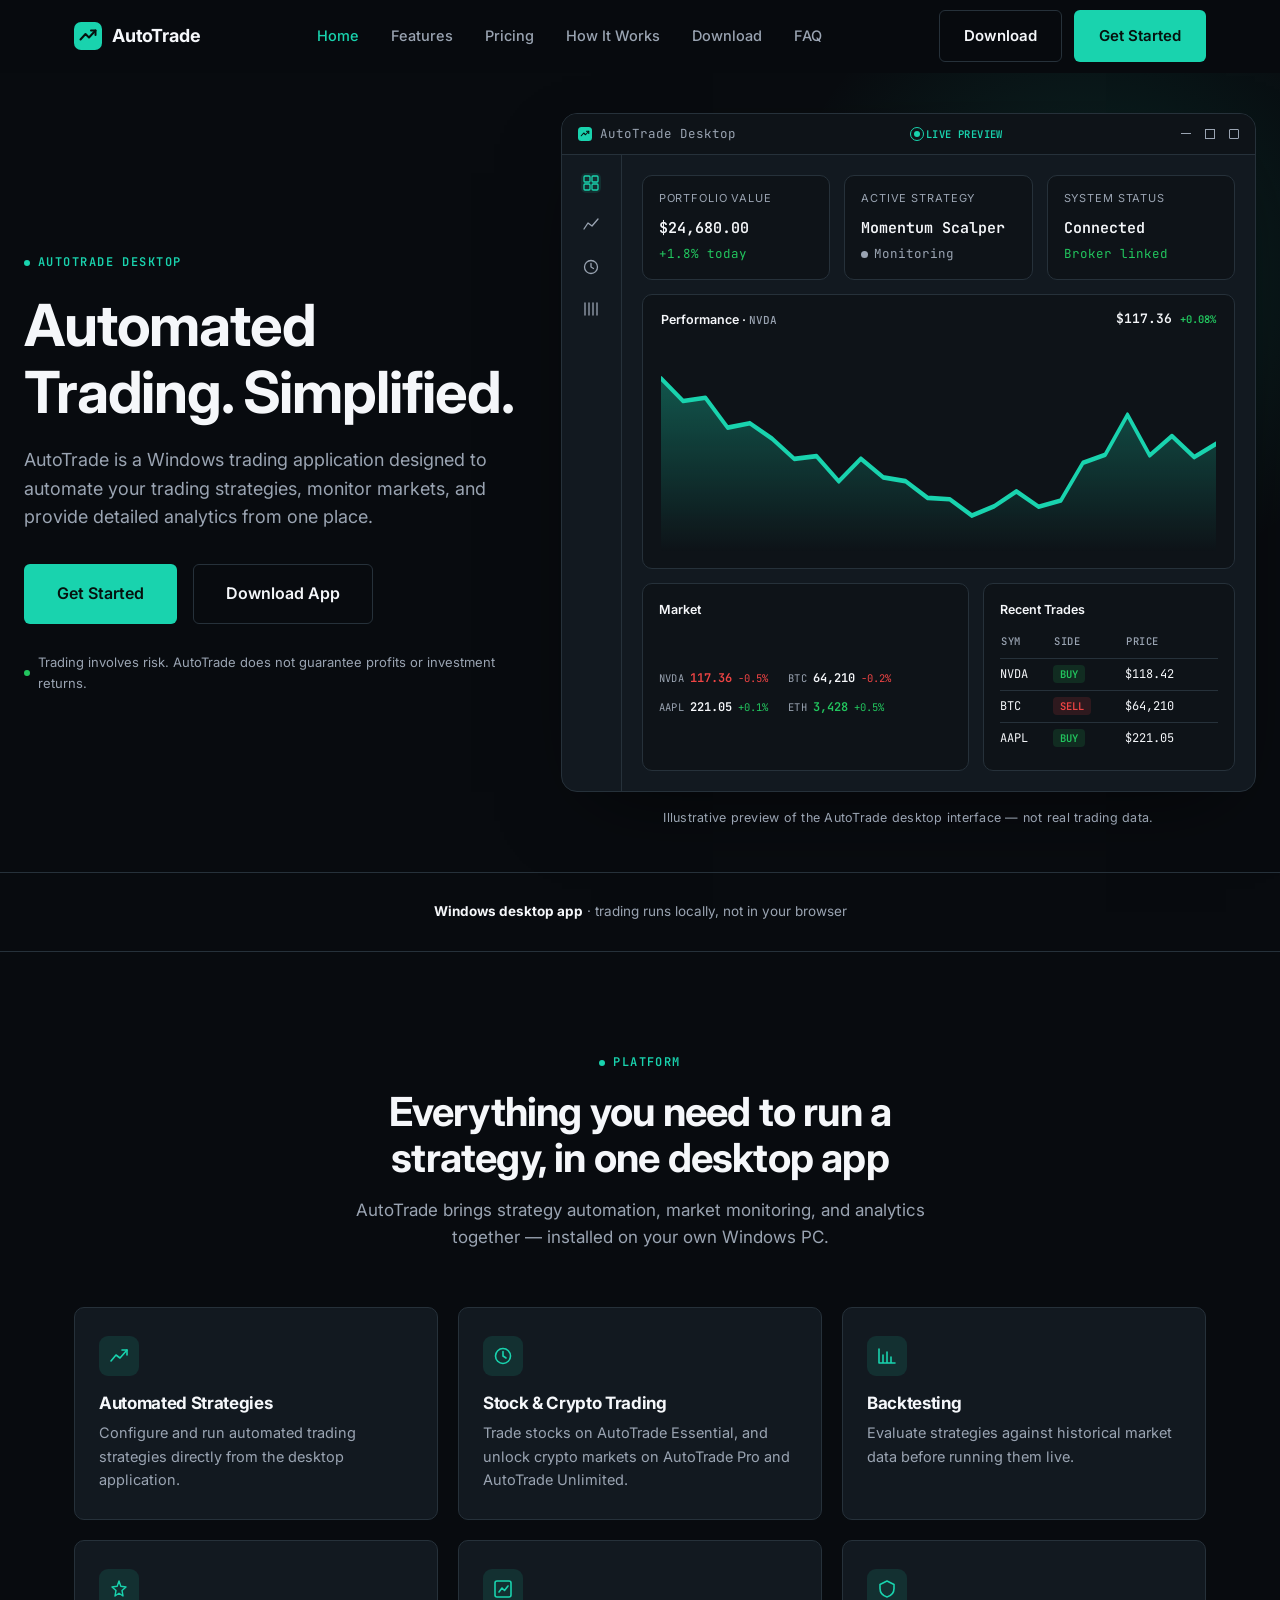
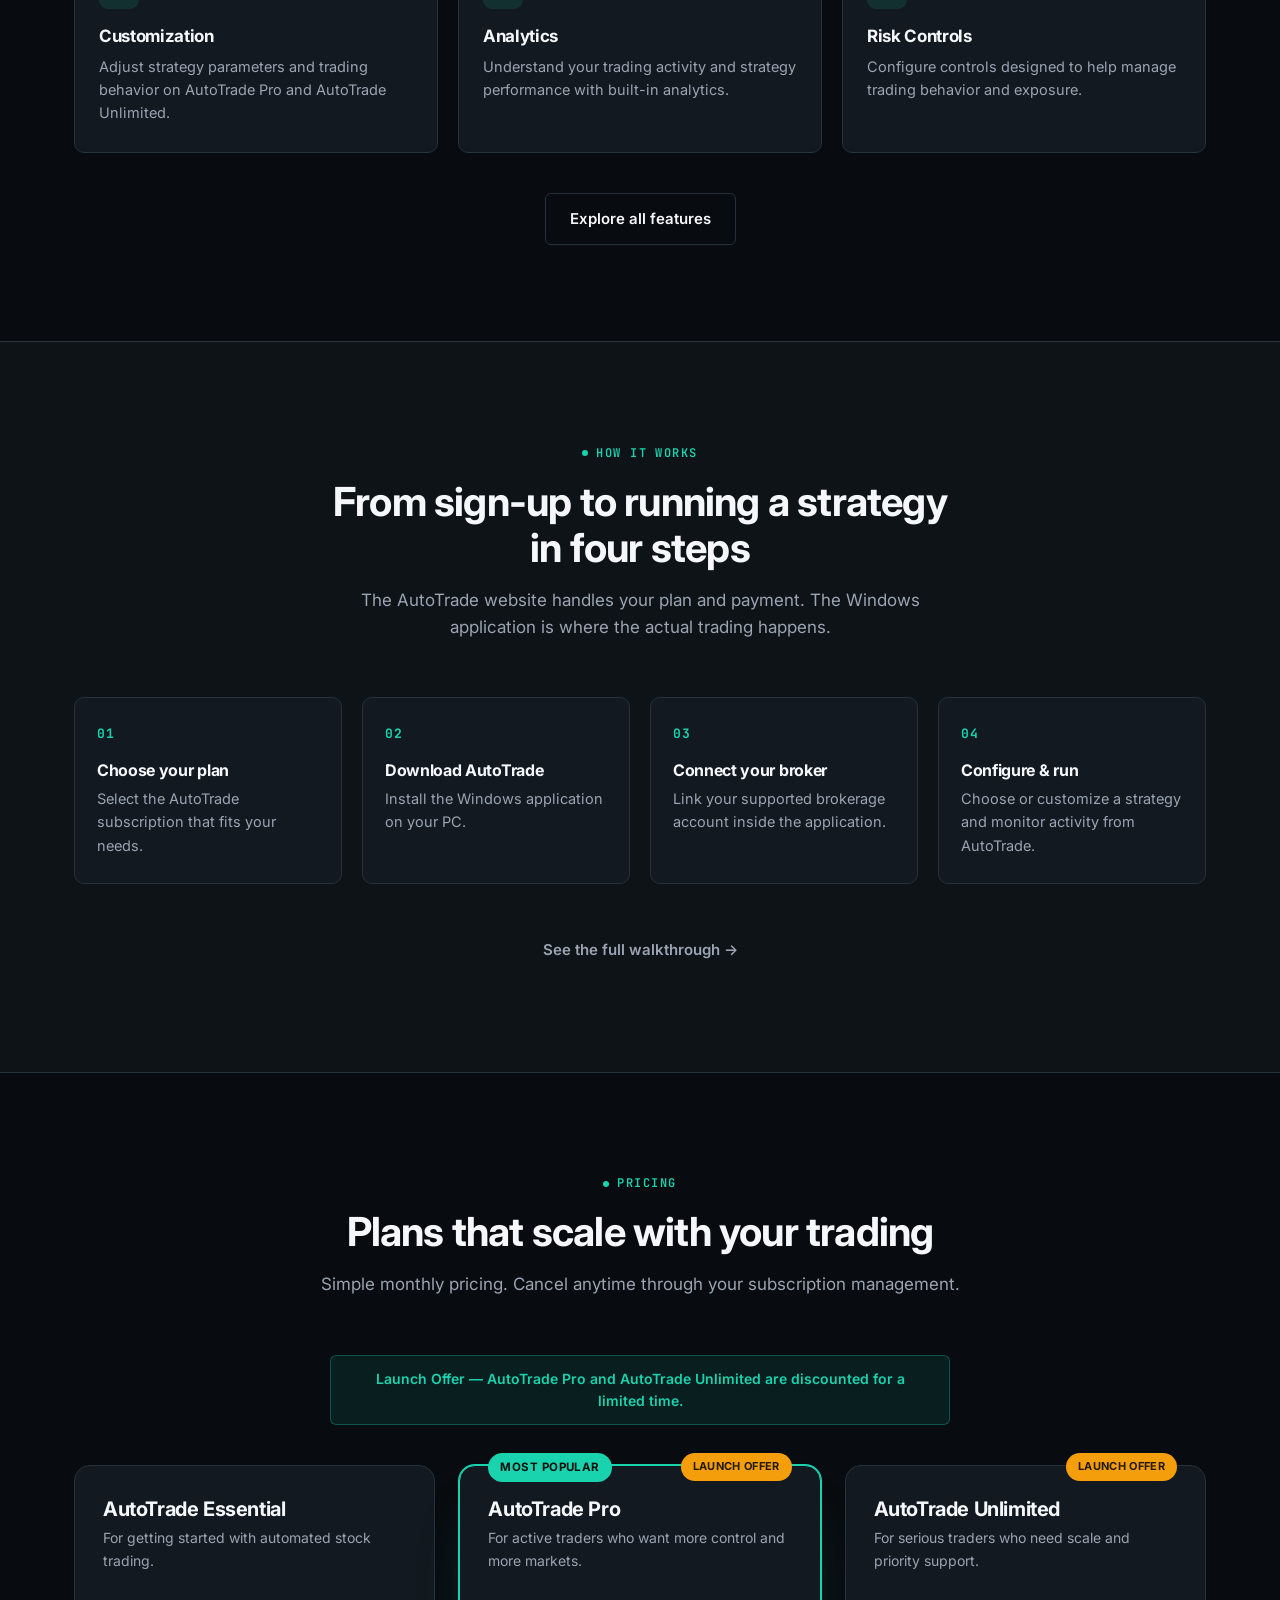
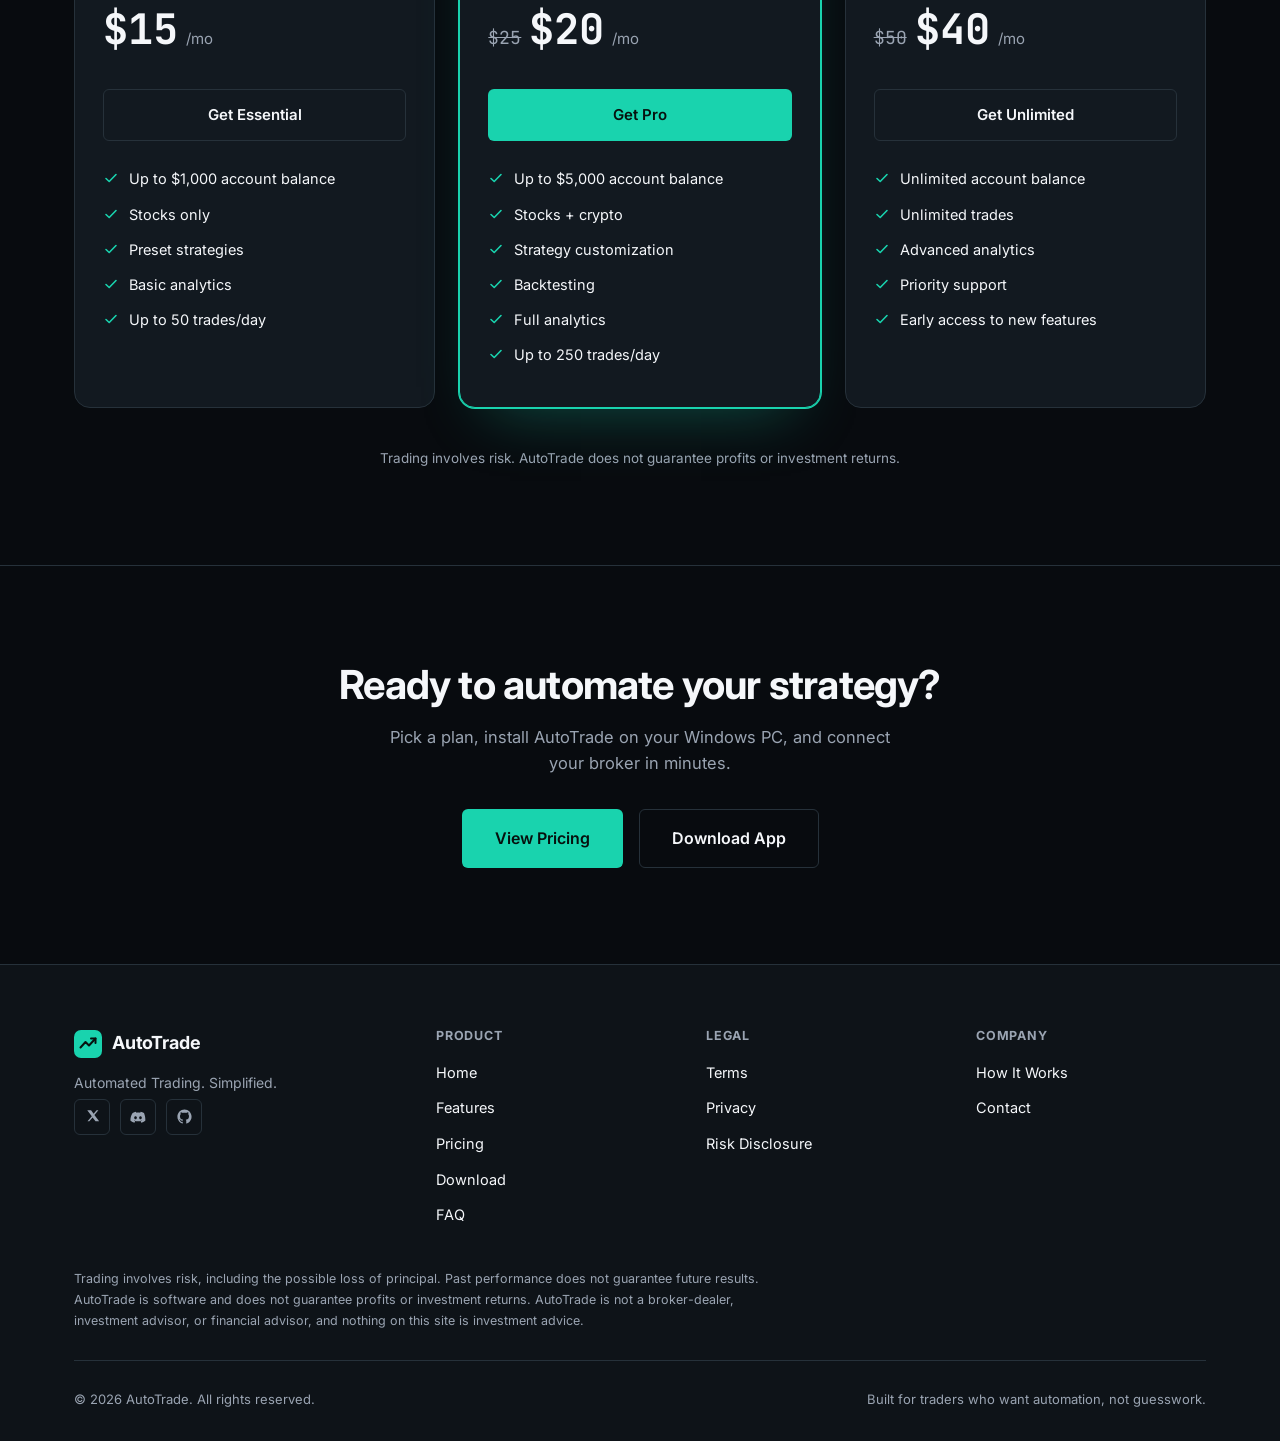
==== commit c468ab95: "Resize dashboard to fit above the fold; rebuild chart as a real tick feed Sizing (css/style.css): - " ====
--- a/index.html
+++ b/index.html
@@ -91,8 +91,13 @@
 
                 <div class="dashboard-panel dashboard-panel-chart dashboard-panel-hero-chart">
                   <div class="dashboard-panel-head">
-                    <span class="dashboard-panel-title">Performance</span>
-                    <span class="text-muted mono" style="font-size: 11px;">30D</span>
+                    <span class="dashboard-panel-title">
+                      Performance · <span id="dash-chart-symbol" class="mono">NVDA</span>
+                    </span>
+                    <span class="chart-price-readout">
+                      <span class="mono" id="dash-chart-price">$118.42</span>
+                      <span class="dashboard-card-delta up" id="dash-chart-tick-delta">+0.00</span>
+                    </span>
                   </div>
                   <svg class="chart-svg" id="dash-chart-svg" viewBox="0 0 320 90" preserveAspectRatio="none">
                     <defs>
@@ -104,11 +109,25 @@
                     <path class="chart-fill" id="dash-chart-fill" d="M0,70 L20,64 L45,68 L70,52 L95,58 L120,40 L145,46 L170,30 L195,36 L220,22 L245,28 L270,14 L295,20 L320,8 L320,90 L0,90 Z" />
                     <path class="chart-line" id="dash-chart-line" d="M0,70 L20,64 L45,68 L70,52 L95,58 L120,40 L145,46 L170,30 L195,36 L220,22 L245,28 L270,14 L295,20 L320,8" />
                     <circle class="chart-hover-dot" id="dash-chart-dot" r="3.2" cx="320" cy="8" opacity="0" />
-                    <g class="chart-marker" id="dash-chart-marker" opacity="0">
+                    <line class="chart-position-line" id="dash-position-line" x1="0" y1="0" x2="0" y2="0" opacity="0" />
+                    <g class="chart-marker chart-marker-entry" id="dash-entry-marker" opacity="0">
                       <g class="chart-marker-inner">
-                        <line id="dash-chart-marker-stem" class="chart-marker-stem" x1="0" y1="0" x2="0" y2="0" />
-                        <path id="dash-chart-marker-arrow" class="chart-marker-arrow" d="M-5,4 L5,4 L0,-6 Z" />
-                        <text id="dash-chart-marker-label" class="chart-marker-label" text-anchor="end"></text>
+                        <circle class="chart-marker-dot" r="3" />
+                        <text class="chart-marker-label" id="dash-entry-label" text-anchor="middle">
+                          <tspan x="0" dy="0"></tspan>
+                          <tspan x="0" dy="8"></tspan>
+                          <tspan x="0" dy="8"></tspan>
+                        </text>
+                      </g>
+                    </g>
+                    <g class="chart-marker chart-marker-exit" id="dash-exit-marker" opacity="0">
+                      <g class="chart-marker-inner">
+                        <circle class="chart-marker-dot" r="3" />
+                        <text class="chart-marker-label" id="dash-exit-label" text-anchor="middle">
+                          <tspan x="0" dy="0"></tspan>
+                          <tspan x="0" dy="8"></tspan>
+                          <tspan x="0" dy="8"></tspan>
+                        </text>
                       </g>
                     </g>
                   </svg>
--- a/css/style.css
+++ b/css/style.css
@@ -463,7 +463,7 @@
    ------------------------------------------------------------------------- */
 
 .hero {
-  padding: 64px 0 72px;
+  padding: 40px 0 44px;
   position: relative;
 }
 
@@ -483,13 +483,13 @@
    app preview can dominate the right side without the page-standard
    1180px container capping it — every other section keeps that width. */
 .hero .container {
-  max-width: 1640px;
+  max-width: 1520px;
 }
 
 .hero-grid {
   display: grid;
   grid-template-columns: minmax(0, 5fr) minmax(0, 7fr);
-  gap: 48px;
+  gap: 40px;
   align-items: center;
 }
 
@@ -711,14 +711,14 @@
 
 @media (min-width: 981px) {
   .dashboard-main {
-    padding: 24px;
-    gap: 20px;
+    padding: 20px;
+    gap: 14px;
   }
   .dashboard-row {
-    gap: 16px;
+    gap: 14px;
   }
   .dashboard-card {
-    padding: 16px 18px;
+    padding: 13px 16px;
   }
 }
 
@@ -945,7 +945,7 @@
 }
 
 .dashboard-panel-hero-chart {
-  padding: 18px 20px 22px;
+  padding: 14px 18px 16px;
 }
 
 .dashboard-panel-head {
@@ -963,23 +963,24 @@
 
 .chart-svg {
   width: 100%;
-  height: 130px;
+  height: 120px;
   display: block;
 }
 
 /* The performance chart is the dashboard's visual centerpiece, so it
-   grows much faster than the surrounding cards as the viewport widens —
-   not a uniform scale-up of the whole mockup. */
+   grows faster than the surrounding cards as the viewport widens — but
+   capped so the full dashboard still fits above the fold at typical
+   desktop heights (900-1080px) without scrolling. */
 @media (min-width: 561px) {
-  .chart-svg { height: 190px; }
+  .chart-svg { height: 165px; }
 }
 
 @media (min-width: 981px) {
-  .chart-svg { height: 280px; }
+  .chart-svg { height: 210px; }
 }
 
 @media (min-width: 1400px) {
-  .chart-svg { height: 340px; }
+  .chart-svg { height: 230px; }
 }
 
 .chart-line {
@@ -1018,47 +1019,77 @@
 }
 
 .chart-marker {
-  transition: opacity var(--dur-base) var(--ease-out);
+  transition: opacity var(--dur-fast) linear;
   pointer-events: none;
 }
 
-.chart-marker.is-buy { color: var(--color-success); }
-.chart-marker.is-sell { color: var(--color-danger); }
-
-.chart-marker-stem {
-  stroke: currentColor;
-  stroke-width: 1;
-  stroke-dasharray: 2 2;
-  opacity: 0.55;
-}
-
-.chart-marker-arrow {
+.chart-marker.is-buy,
+.chart-marker-entry { color: var(--color-success); }
+.chart-marker.is-sell,
+.chart-marker-exit { color: var(--color-danger); }
+
+.chart-marker-dot {
   fill: currentColor;
-}
-
-.chart-marker.is-sell .chart-marker-arrow {
-  transform-box: fill-box;
-  transform-origin: center;
-  transform: rotate(180deg);
+  stroke: var(--color-bg-alt);
+  stroke-width: 1.2;
 }
 
 .chart-marker-label {
   fill: currentColor;
   font-family: var(--font-mono);
-  font-size: 7px;
+  font-size: 7.5px;
   font-weight: 700;
 }
 
+/* The pop animation lives on a nested inner group, never on .chart-marker
+   itself — that outer group carries the JS-set translate(x,y) SVG
+   attribute, and a CSS `transform` (which is what @keyframes animates)
+   always overrides an element's own transform attribute. Animating the
+   outer group directly would replace its position with the animation's
+   scale for the animation's duration, making the marker render at the
+   wrong place until the animation ends. */
 .chart-marker.is-visible .chart-marker-inner {
-  animation: marker-pop 420ms var(--ease-out);
+  animation: marker-pop 320ms var(--ease-out);
   transform-box: fill-box;
   transform-origin: center;
 }
 
 @keyframes marker-pop {
-  0% { transform: scale(0.3); }
-  65% { transform: scale(1.2); }
+  0% { transform: scale(0.4); }
+  60% { transform: scale(1.25); }
   100% { transform: scale(1); }
+}
+
+.chart-position-line {
+  stroke: var(--color-text-muted);
+  stroke-width: 1;
+  stroke-dasharray: 3 2;
+  /* No opacity here: a CSS opacity property always wins over the SVG
+     `opacity` attribute the JS sets, which would make the line
+     permanently invisible regardless of what JS does. The HTML's
+     initial opacity="0" attribute handles the starting state instead,
+     the same pattern the (working) chart markers already use. */
+  transition: opacity var(--dur-fast) linear;
+}
+
+.chart-price-readout {
+  display: flex;
+  align-items: baseline;
+  gap: 8px;
+  font-size: 13px;
+  font-weight: 600;
+  color: var(--color-text);
+}
+
+.chart-price-readout .dashboard-card-delta {
+  font-size: 10.5px;
+  margin-top: 0;
+}
+
+#dash-chart-symbol {
+  color: var(--color-text-muted);
+  font-size: 11px;
+  font-weight: 500;
 }
 
 .chart-tooltip {
